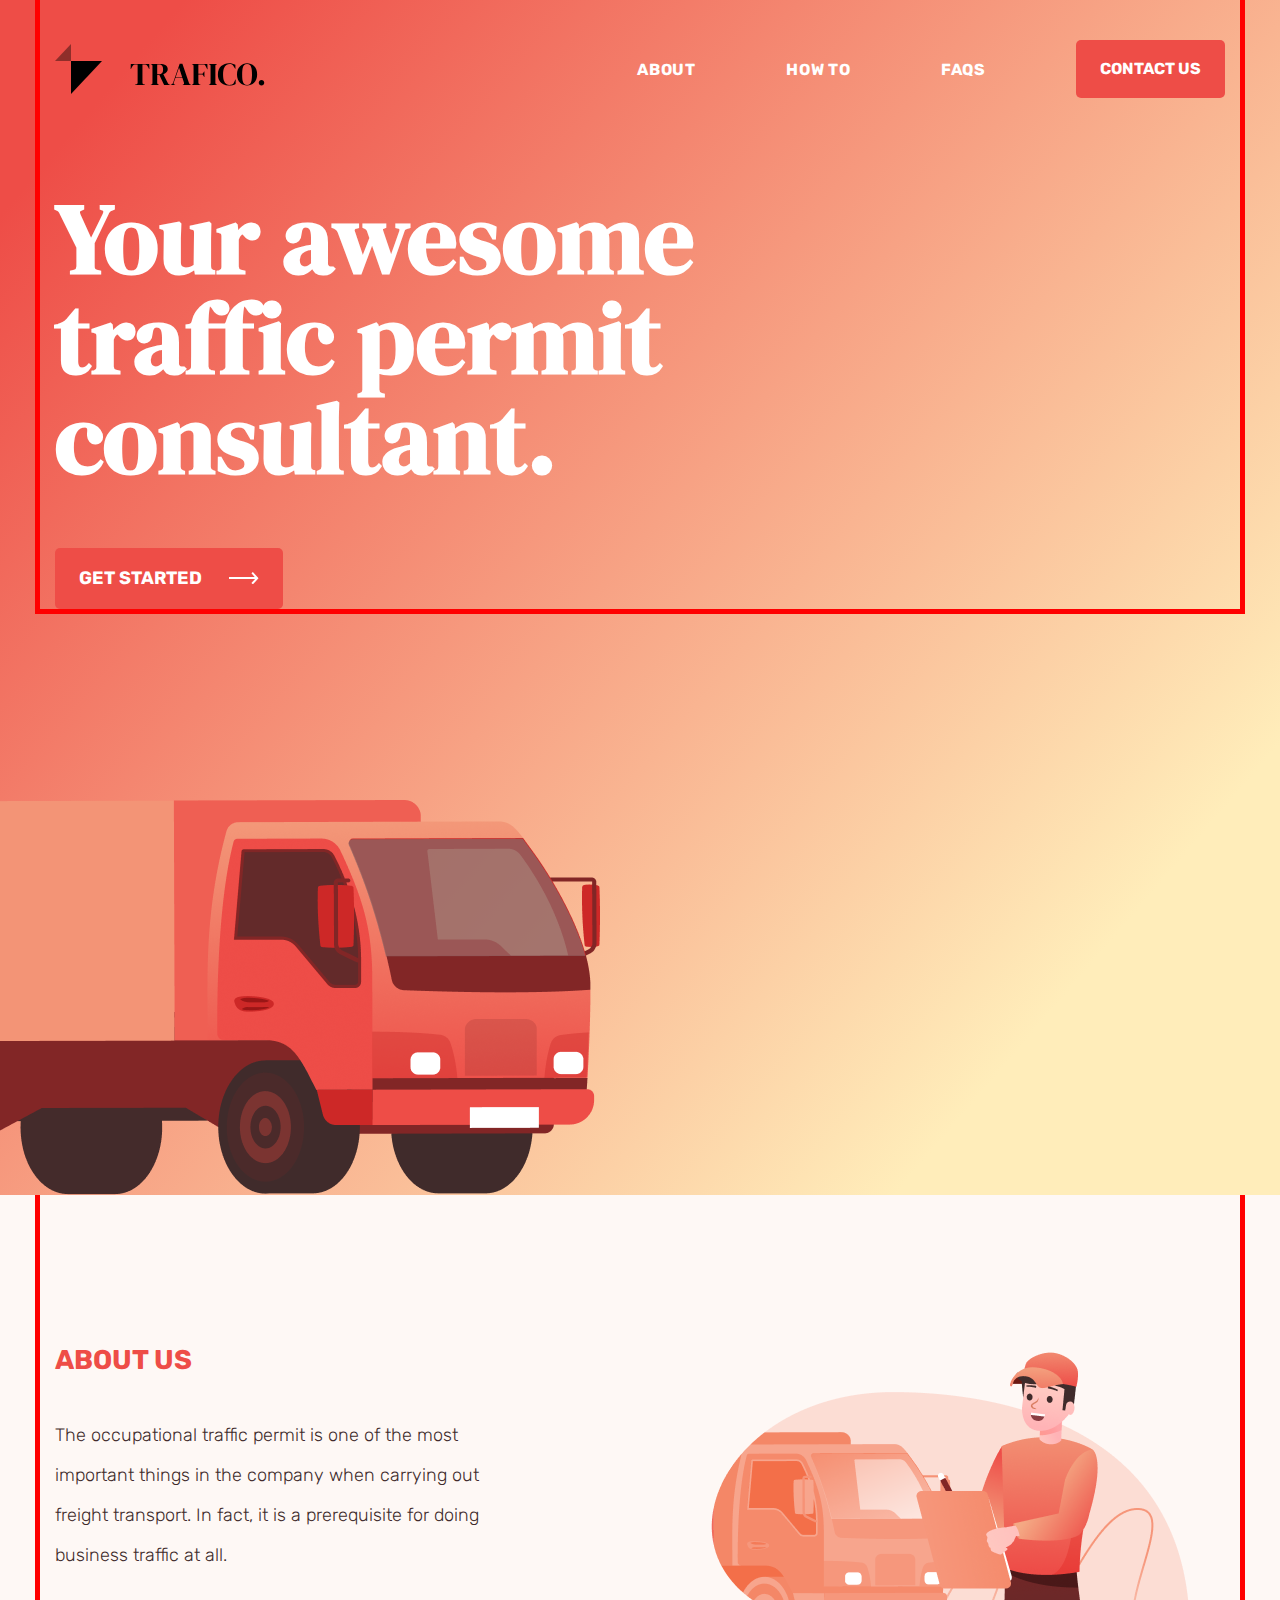
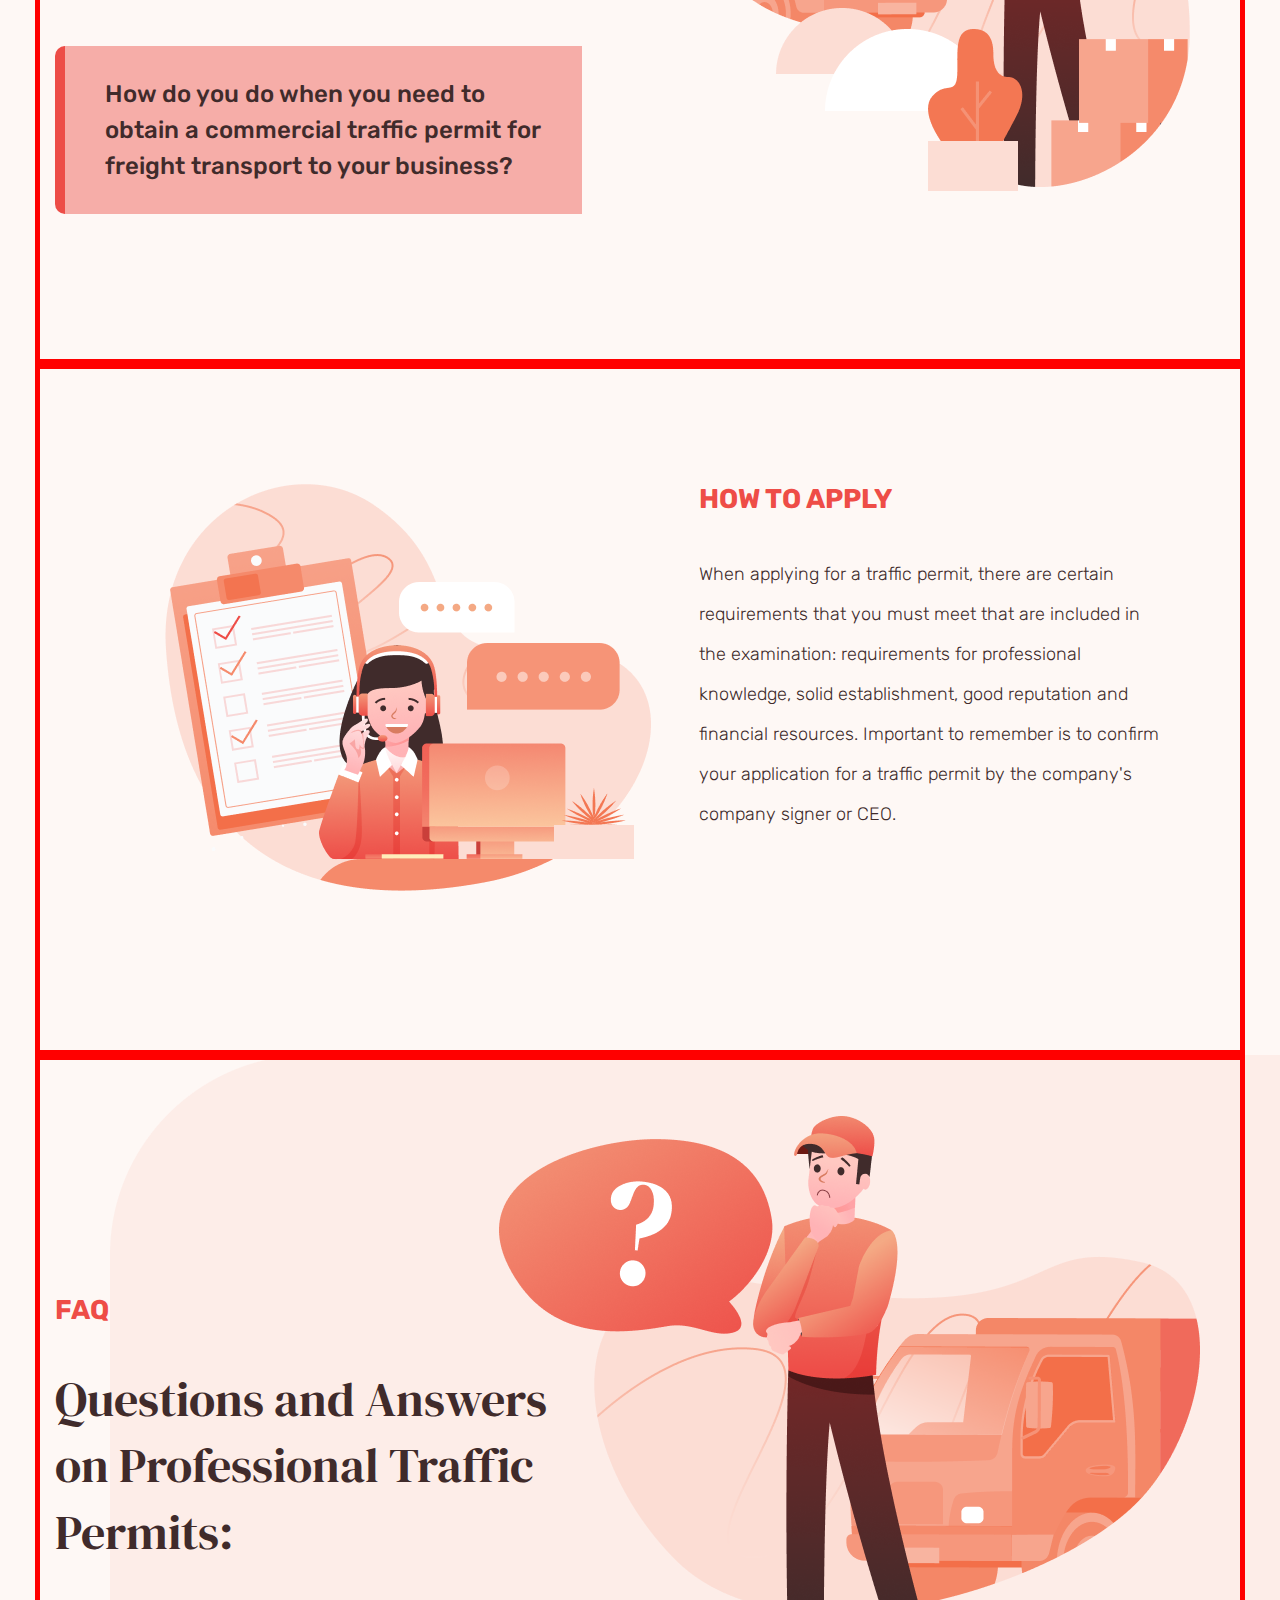
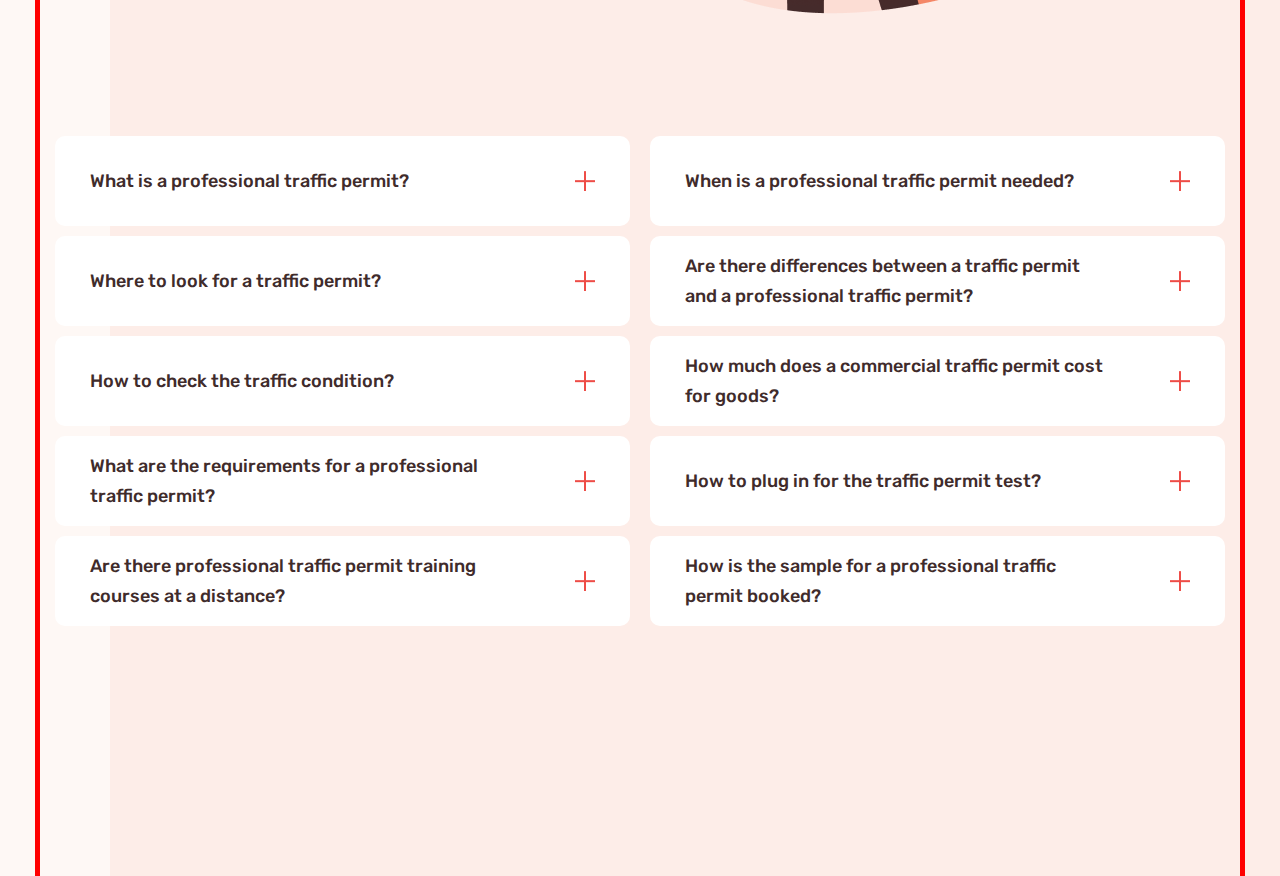
==== index.html @ d4fb08d5 "фикс faq с плюсиками" ====
<!DOCTYPE html>
<html lang="en">
<head>
    <meta charset="UTF-8">
    <meta name="viewport" content="width=device-width, initial-scale=1.0">
    <title>Document</title>
    <link href="https://fonts.googleapis.com/css2?family=DM+Serif+Display&family=Rubik:wght@400;500;700;900&display=swap" rel="stylesheet">
    <link rel="stylesheet" href="https://cdnjs.cloudflare.com/ajax/libs/modern-normalize/0.6.0/modern-normalize.min.css">  
    <link rel="stylesheet" href="./css/styles.css">
    
</head>

<body class="page">

    <header class="header">
             
        
        <div class="container ">

           
            
            <nav class="navigation">

                 <img src="./images/logo.svg" alt="логотип компании" class="logo">

                <ul class="navigation-list">

                    <li  class="navigation-item"> <a href="" class="navigation-link"> ABOUT </a> </li>
                    <li  class="navigation-item" > <a href="./howto.html" class="navigation-link"> HOW TO</a>  </li>
                    <li  class="navigation-item"> <a href="" class="navigation-link" > FAQS </a>  </li>
                    <li  class="navigation-item"> <button class="btn"> CONTACT US </button> </li>
                </ul>
                
            </nav>

            <h1 class="header-title"> Your awesome traffic permit consultant. </h1>
            
            <button class="btn header-btn"> GET STARTED <span class="arrow-icon"> </span>  </button>
            
             
        </div>
        
    </header>

    <main>

         

        <section class="section ">
            
            <div class="container block-about">

                <div class="content-container">
                    <h2 class="section-title"> ABOUT US </h2>
                    <p class="section-text"> The occupational traffic permit is one of the most important things
                        in the company when carrying out freight transport. In fact,
                        it is a prerequisite for doing business traffic at all. 
                    </p>

                    <p class="notify-paragraph" >
                        How do you do when you need to obtain a commercial traffic permit 
                        for freight transport to your business?

                    </p>

                </div>
             
            </div>

        </section>

        <section class="section ">
            
            <div class="container block-how-to-apply">

                <div class="content-container">
                    <h2 class="section-title"> HOW TO APPLY </h2>
                    <p class="section-text"> When applying for a traffic permit, there are certain requirements that you must meet that are included in the examination: requirements for professional knowledge, solid establishment, good reputation and financial resources. Important to remember is to confirm your application for a traffic permit by the company's company signer or CEO.
                    </p>

                

                </div>

            </div>
                
            
           
        </section>

        <section class="section  ">

            
            <div class="container block-faq">

                <h2 class="section-title "> FAQ </h2>

                 <p class="faq-text"> Questions and Answers <br> on Professional Traffic <br> Permits: </p>
       
                <ul class="faq-list">

                    <li class="faq-item">

                   
                        <h3 class="faq-question"> What is a professional traffic permit?  </h3>
                        <span class="icon-plus">  </span>
                    
                    
                    </li>

                    <li class="faq-item">

                        <h3 class="faq-question">When is a professional traffic permit needed?</h3>
                        <span class="icon-plus">  </span>
                    
                    </li>

                    <li class="faq-item">

                        <h3 class="faq-question">Where to look for a traffic permit?</h3>
                        <span class="icon-plus">  </span>

                    </li>

                    <li class="faq-item">

                        <h3 class="faq-question">Are there differences between a traffic permit and a professional traffic permit?</h3> 
                        <span class="icon-plus">  </span>

                    </li>

                    <li class="faq-item">

                        <h3 class="faq-question"> How to check the traffic condition? </h3>
                        <span class="icon-plus">  </span>

                    </li>

                    <li class="faq-item">

                        <h3 class="faq-question">How much does a commercial traffic permit cost for goods?</h3>
                        <span class="icon-plus">  </span>
                    
                    </li>

                    <li class="faq-item">

                        <h3 class="faq-question">What are the requirements for a professional traffic permit?</h3>
                        <span class="icon-plus">  </span>

                    </li>

                    <li class="faq-item">

                    <h3 class="faq-question"> How to plug in for the traffic permit test? </h3>
                    <span class="icon-plus">  </span>

                    </li>

                    <li class="faq-item">

                        <h3 class="faq-question"> Are there professional traffic permit training courses at a distance? </h3>
                        <span class="icon-plus">  </span>

                    </li>

                    <li class="faq-item">

                        <h3 class="faq-question">  How is the sample for a professional traffic permit booked? </h3>
                        <span class="icon-plus">  </span>

                    </li>

                </ul>

            </div>
       
       
        </section>

        

       

    </main>

   
    
    
</body>

</html>
---- css/styles.css ----
html {
	box-sizing: border-box;
}

*,
*::before,
*::after {
	box-sizing: inherit;
}

img {
	display: block;
}
svg {
	display: block;
	max-width: 100%;
	height: auto;
}

:root {
	--main-background: #fef8f5;
	--header-title-and-bcg-item: white;
	--accent-text: #ee4d47;
}
.page {
	background: var(--main-background);

	font-family: Rubik;
	font-size: 18px;
	color: #402b2b;
	margin-left: auto;
	margin-right: auto;
}

.container {
	width: 1200px;
	padding-left: 15px;
	padding-right: 15px;
	margin-left: auto;
	margin-right: auto;
	padding-left: 15px;
	padding-right: 15px;
	outline: 5px solid red;
}

.header {
	position: relative;
	height: 1195px;
	max-width: 1600px;
	margin-left: auto;
	margin-right: auto;
	
	background-color: var(--main-background);
	background-image: url(../images/scene.png), url(../images/mobel.png), linear-gradient(310.49deg, #FFEDBA 16.76%, #EE4D47 92%);
	background-repeat: no-repeat,no-repeat,no-repeat;
	background-position: 0 0,bottom left ,  0 0 ;
}

.logo {
	fill: white;
	width: 212px;
	height: 50px;
	display: block;
	
	
}

.btn {
	background: #ee4d47;
	border-radius: 5px;
	border: 0px;
	padding: 20px 24px;
	color: var(--header-title-and-bcg-item);
	font-weight: bold;
	cursor: pointer;
}

.arrow-icon {
	display: inline-block;
	width: 30px;
	height: 12px;
	background-image: url(../images/arrow-right.svg);
	background-repeat: no-repeat;
	margin-left: 23px;
}

.header-title {
	font-family: DM Serif Display;
	color: var(--header-title-and-bcg-item);
	font-size: 100px;
	line-height: 100%;
	
	width: 741px;
	height: 300px;

	margin-bottom: 60px;
	margin-top: 0px;
	
}

.navigation {
	display: flex;
	align-items: center;
	padding-top: 40px;
	margin-bottom: 90px;
	
	
}

.navigation-list {
	list-style: none;
	display: flex;
	align-items: center;
	margin-left: auto;
	margin-top: 0;
	margin-bottom: 0;
	padding-left: 0;
	
}

.navigation-item {
	font-weight: bold;
	font-size: 16px;
	line-height: 19px;
	letter-spacing: 0.05em;
	font-style: normal;
}

.navigation-item:not(:last-child) {
	margin-right: 90px;
}

.navigation-link {
	text-decoration: none;
	color: #ffffff;
}


.block-about{
	display: flex;
	background-image: url(../images/image-1.png);
	background-repeat: no-repeat;
	background-position: right;
	padding-top: 150px;
	padding-bottom: 150px;
}

.content-container {
	
	width: 45%;
}

.section {
	max-width: 1600px;
    margin-left: auto;
    margin-right: auto;
}

.section:nth-child(3n) {
	background-image: url(../images/bcg-faq.png);
	background-repeat: no-repeat;
	background-position: right 0;
}

.section-title {
	margin: 0px;
	color: var(--accent-text);
	margin-bottom: 40px;
}

.section-text {
	width: 470px;
	font-weight: 300;
	font-size: 18px;
	line-height: 2.22;
	margin-top: 0px;
	margin-bottom: 70px;
}



.notify-paragraph {
	font-weight: 500;
	font-size: 24px;
	line-height: 1.5;
	color: #402b2b;
	margin: 0px;

	background: #ED4D4770;

	padding: 30px 40px;
	border-left: 10px solid #ed4d47;
	border-bottom-left-radius: 10px;
	border-top-left-radius: 10px;
}


.block-how-to-apply {
	padding-top: 120px;
	padding-bottom: 150px;
	background-image: url(../images/image-2.png);
	background-repeat: no-repeat;
}

.block-how-to-apply .content-container {
	margin-left: auto;
}





.block-faq{
	
	padding-top: 240px;
	padding-bottom: 240px;

	background-image: 
	url(../images/delivery-man-why.png),
	url(../images/delivery-man.png);

	background-repeat: no-repeat;
	background-position: 
	top 84px right 467px, 
	top 61px right 40px ;
	
}




.faq-text {
	
	font-family: DM Serif Display;
	font-size: 48px;
	line-height: 1.39;
	color: #402b2b;
	margin-top: 0px;
	margin-bottom: 170px;
}

.faq-list {
	list-style: none;

	display: flex;
	flex-wrap: wrap;
	margin: 0px;
	padding: 0px;

	

	
}

.faq-item {
	position: relative;
	margin-right: 20px;
	margin-bottom: 10px;
	width: calc((100% - 20px) / 2);
	height: 90px;
	padding: 15px 115px 15px 35px;

	border-radius: 10px;
	background-color: #fff;

	display: flex;
	align-items: center;
	
}

.faq-item:nth-child(2n) {
	margin-right: 0px;
}

.faq-question {

	display: inline-block;
	vertical-align: middle;
    margin: 0px;
    font-family: Rubik;
	font-style: normal;
	font-weight: 500;
	font-size: 18px;
    line-height: 30px;
    color: #402b2b;
    
    
}

.icon-plus {
	position: absolute;
	right: 35px;
display: inline-block;
width: 20px;
height: 20px;
background-image: url(../images/icon-plus.svg);

}
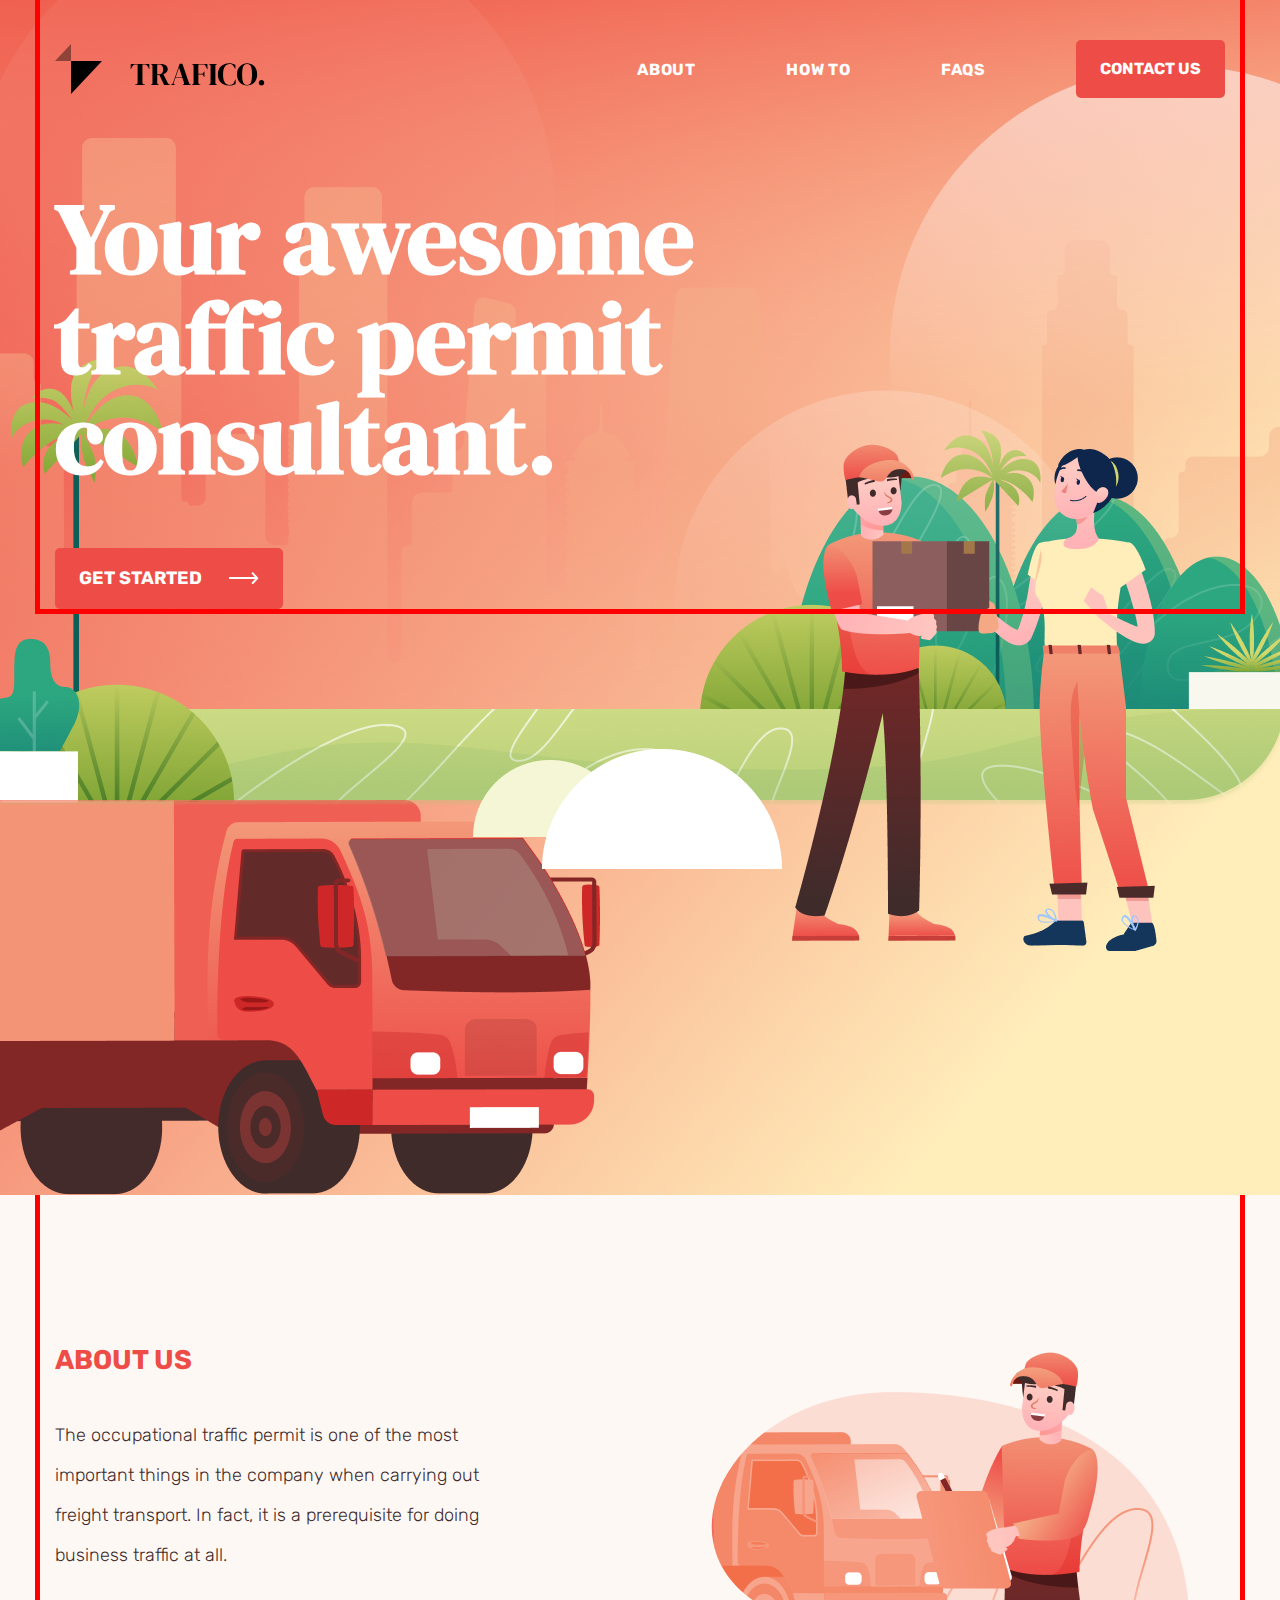
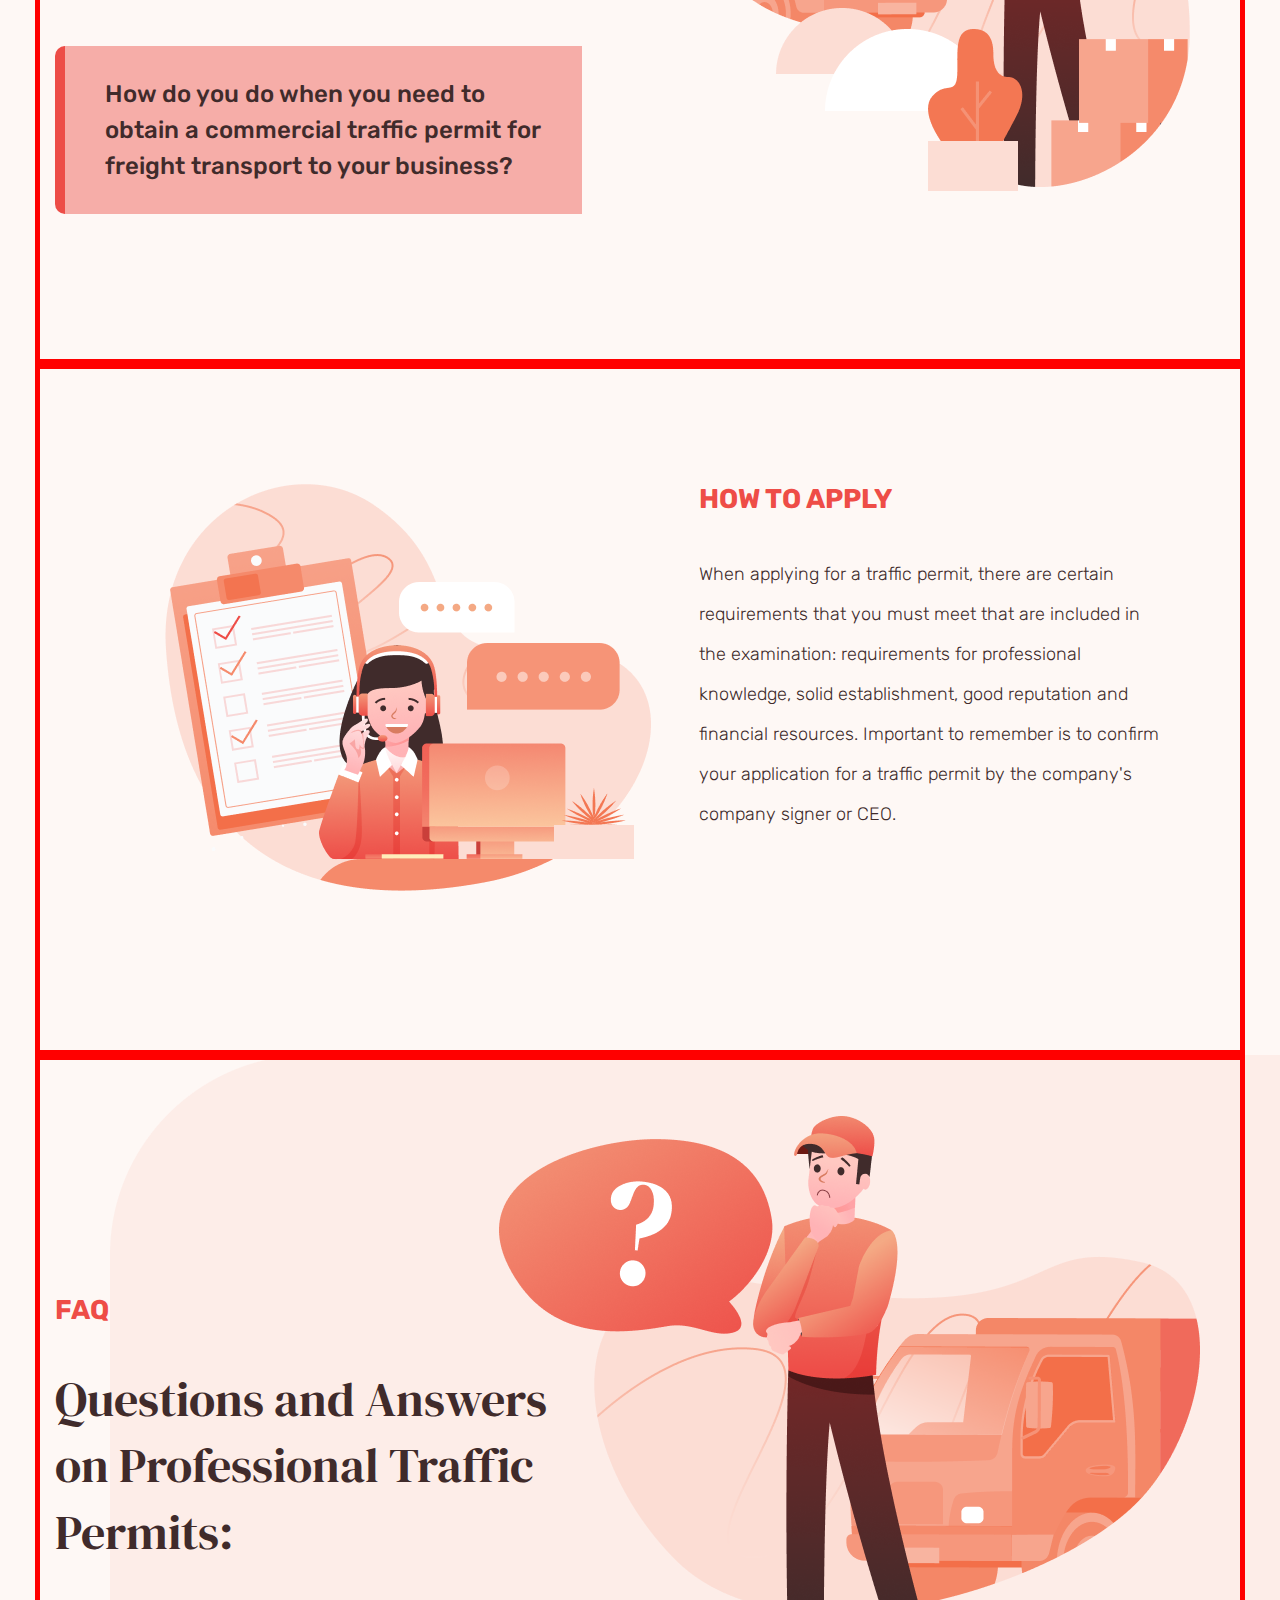
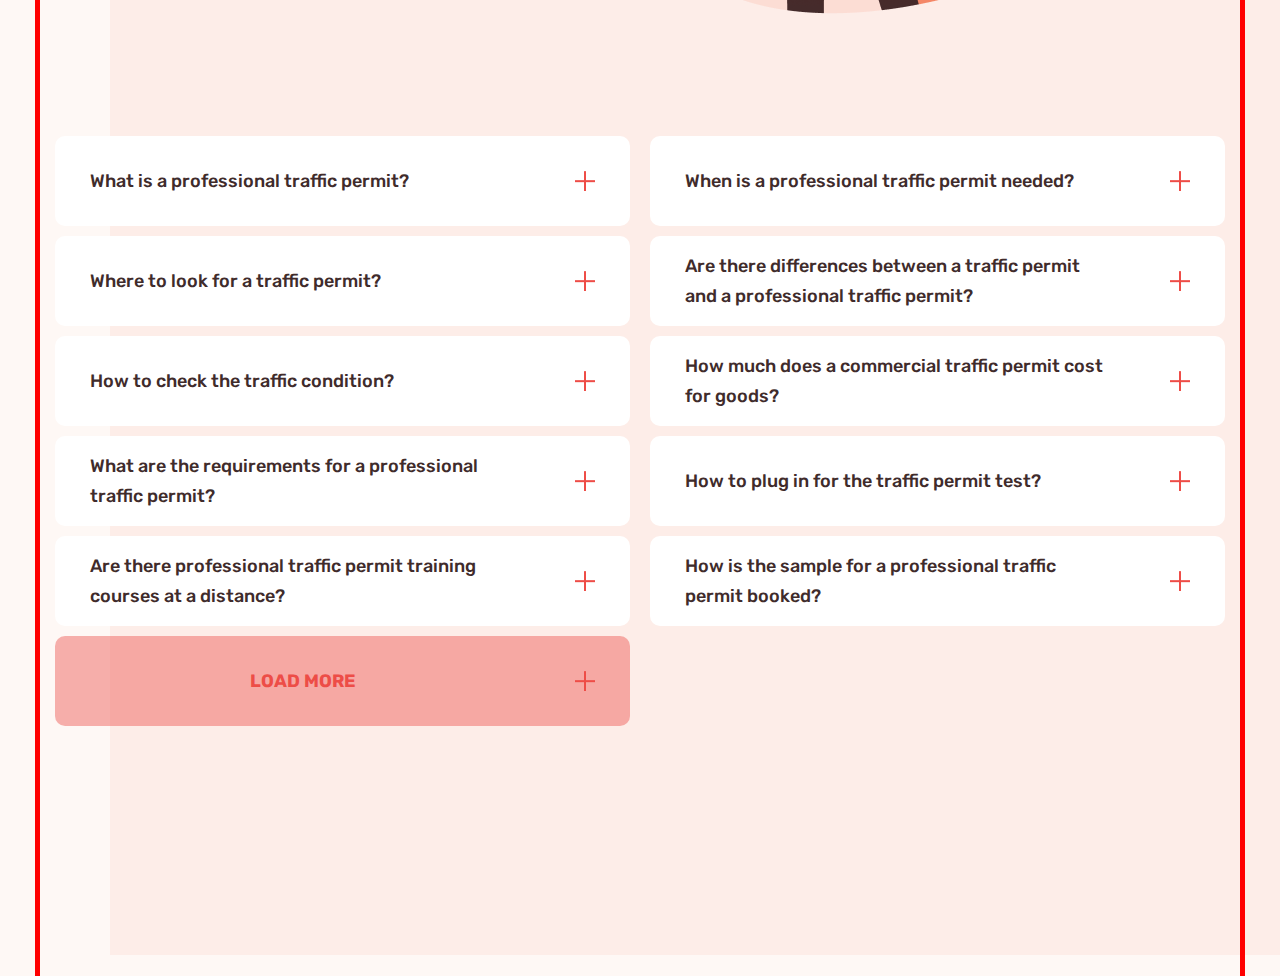
==== commit ec3d4f5b: "1" ====
--- a/index.html
+++ b/index.html
@@ -171,6 +171,13 @@
 
                     </li>
 
+                    <li class="faq-item">
+
+                        <h3 class="faq-question faq-question-last ">  LOAD MORE </h3>
+                        <span class="icon-plus">  </span>
+
+                    </li>
+
                 </ul>
 
             </div>
--- a/css/styles.css
+++ b/css/styles.css
@@ -49,11 +49,12 @@
 	max-width: 1600px;
 	margin-left: auto;
 	margin-right: auto;
-	
+
 	background-color: var(--main-background);
-	background-image: url(../images/scene.png), url(../images/mobel.png), linear-gradient(310.49deg, #FFEDBA 16.76%, #EE4D47 92%);
-	background-repeat: no-repeat,no-repeat,no-repeat;
-	background-position: 0 0,bottom left ,  0 0 ;
+	background-image: url(../images/main-bcg.png), url(../images/mobel.png),
+		linear-gradient(310.49deg, #ffedba 16.76%, #ee4d47 92%);
+	background-repeat: no-repeat, no-repeat, no-repeat;
+	background-position: 0 0, bottom left, 0 0;
 }
 
 .logo {
@@ -61,8 +62,6 @@
 	width: 212px;
 	height: 50px;
 	display: block;
-	
-	
 }
 
 .btn {
@@ -89,13 +88,12 @@
 	color: var(--header-title-and-bcg-item);
 	font-size: 100px;
 	line-height: 100%;
-	
+
 	width: 741px;
 	height: 300px;
 
 	margin-bottom: 60px;
 	margin-top: 0px;
-	
 }
 
 .navigation {
@@ -103,8 +101,6 @@
 	align-items: center;
 	padding-top: 40px;
 	margin-bottom: 90px;
-	
-	
 }
 
 .navigation-list {
@@ -115,7 +111,6 @@
 	margin-top: 0;
 	margin-bottom: 0;
 	padding-left: 0;
-	
 }
 
 .navigation-item {
@@ -135,8 +130,7 @@
 	color: #ffffff;
 }
 
-
-.block-about{
+.block-about {
 	display: flex;
 	background-image: url(../images/image-1.png);
 	background-repeat: no-repeat;
@@ -146,14 +140,13 @@
 }
 
 .content-container {
-	
 	width: 45%;
 }
 
 .section {
 	max-width: 1600px;
-    margin-left: auto;
-    margin-right: auto;
+	margin-left: auto;
+	margin-right: auto;
 }
 
 .section:nth-child(3n) {
@@ -177,8 +170,6 @@
 	margin-bottom: 70px;
 }
 
-
-
 .notify-paragraph {
 	font-weight: 500;
 	font-size: 24px;
@@ -194,7 +185,6 @@
 	border-top-left-radius: 10px;
 }
 
-
 .block-how-to-apply {
 	padding-top: 120px;
 	padding-bottom: 150px;
@@ -206,31 +196,17 @@
 	margin-left: auto;
 }
 
-
-
-
-
-.block-faq{
-	
+.block-faq {
 	padding-top: 240px;
 	padding-bottom: 240px;
 
-	background-image: 
-	url(../images/delivery-man-why.png),
-	url(../images/delivery-man.png);
-
-	background-repeat: no-repeat;
-	background-position: 
-	top 84px right 467px, 
-	top 61px right 40px ;
-	
-}
-
-
-
+	background-image: url(../images/delivery-man-why.png), url(../images/delivery-man.png);
+
+	background-repeat: no-repeat;
+	background-position: top 84px right 467px, top 61px right 40px;
+}
 
 .faq-text {
-	
 	font-family: DM Serif Display;
 	font-size: 48px;
 	line-height: 1.39;
@@ -246,10 +222,6 @@
 	flex-wrap: wrap;
 	margin: 0px;
 	padding: 0px;
-
-	
-
-	
 }
 
 .faq-item {
@@ -265,36 +237,43 @@
 
 	display: flex;
 	align-items: center;
-	
 }
 
 .faq-item:nth-child(2n) {
 	margin-right: 0px;
 }
 
+.faq-item:last-child {
+	background-color:#ed4d476e;
+	justify-content: center;
+	
+}
+
+.faq-item:hover {
+	box-shadow: 0px 20px 40px rgba(238, 77, 71, 0.1);
+}
+
 .faq-question {
-
-	display: inline-block;
-	vertical-align: middle;
-    margin: 0px;
-    font-family: Rubik;
+	margin: 0px;
+	font-family: Rubik;
 	font-style: normal;
 	font-weight: 500;
 	font-size: 18px;
-    line-height: 30px;
-    color: #402b2b;
-    
-    
+	line-height: 30px;
+	color: #402b2b;
+}
+
+.faq-question-last {
+	font-weight: 700;
+	color: #ed4d47;
 }
 
 .icon-plus {
 	position: absolute;
+	z-index: 100;
 	right: 35px;
-display: inline-block;
-width: 20px;
-height: 20px;
-background-image: url(../images/icon-plus.svg);
-
-}
-
-
+	display: inline-block;
+	width: 20px;
+	height: 20px;
+	background-image: url(../images/icon-plus.svg);
+}
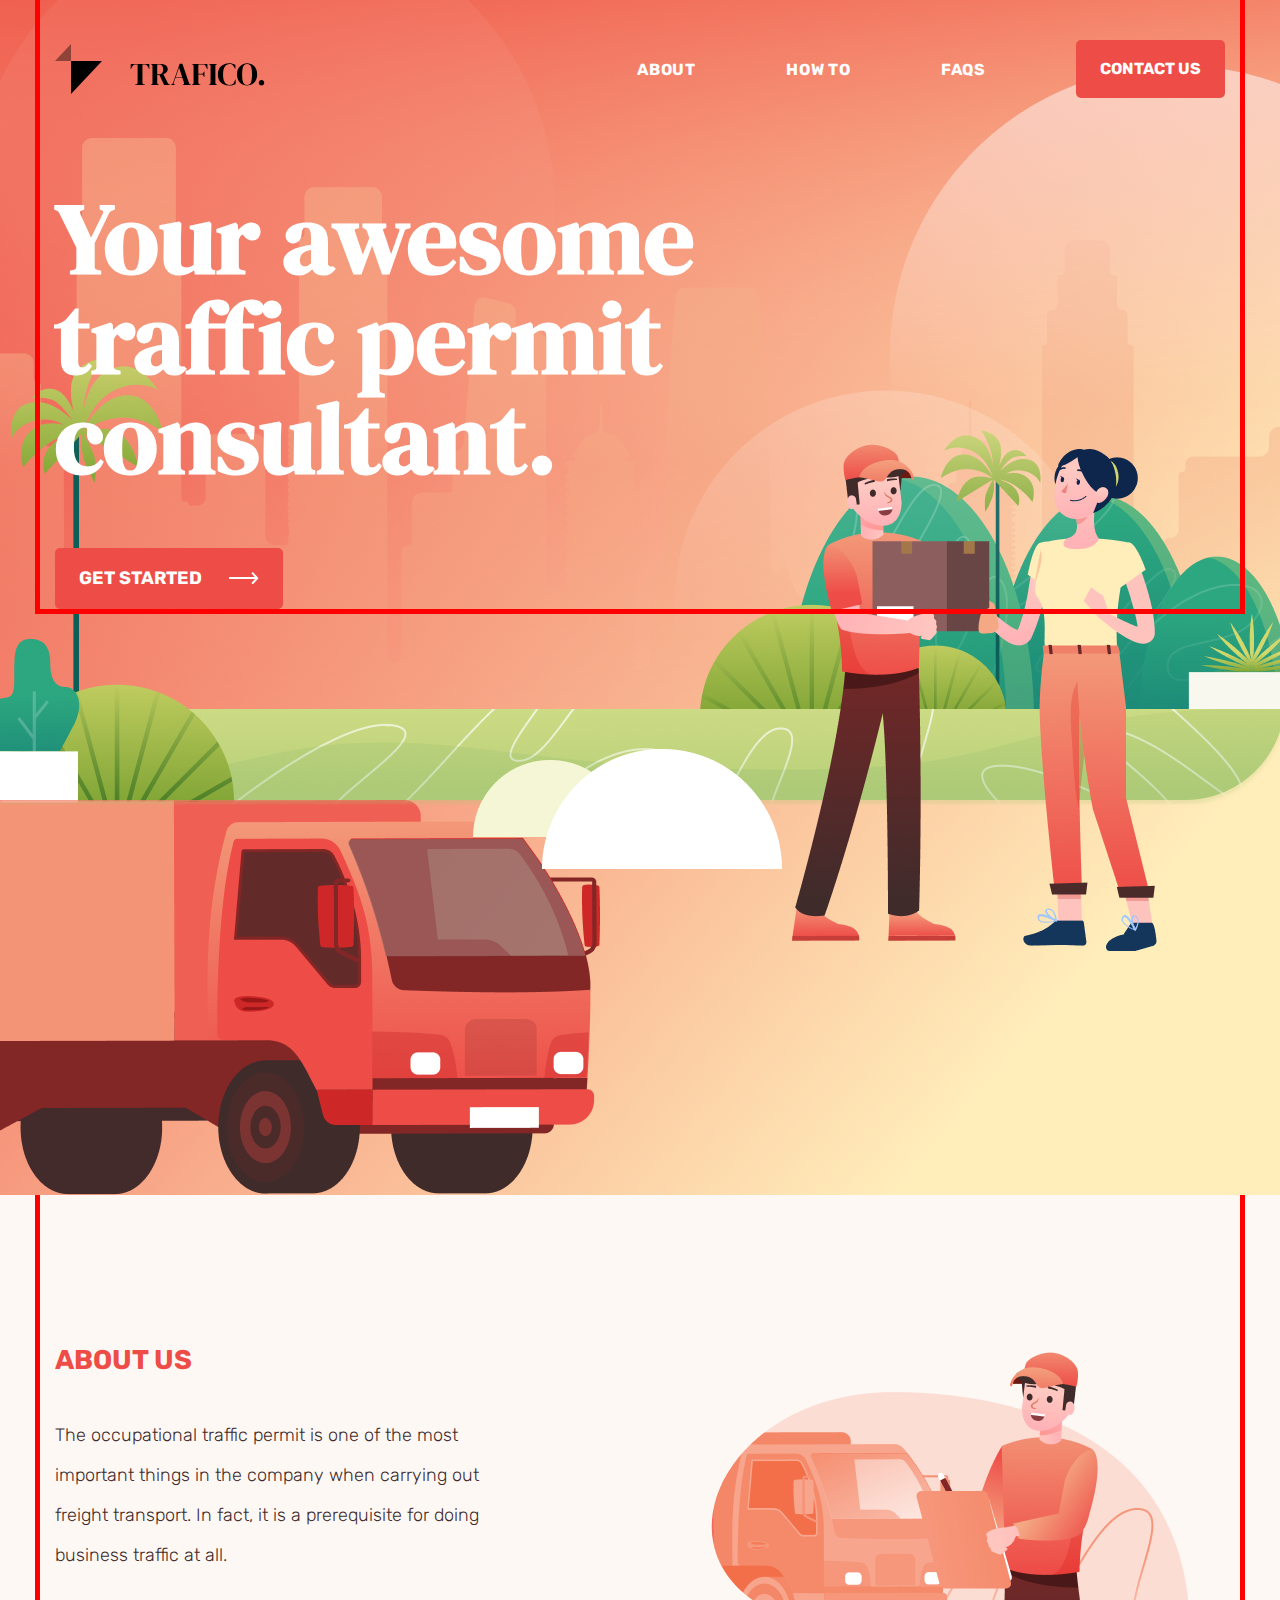
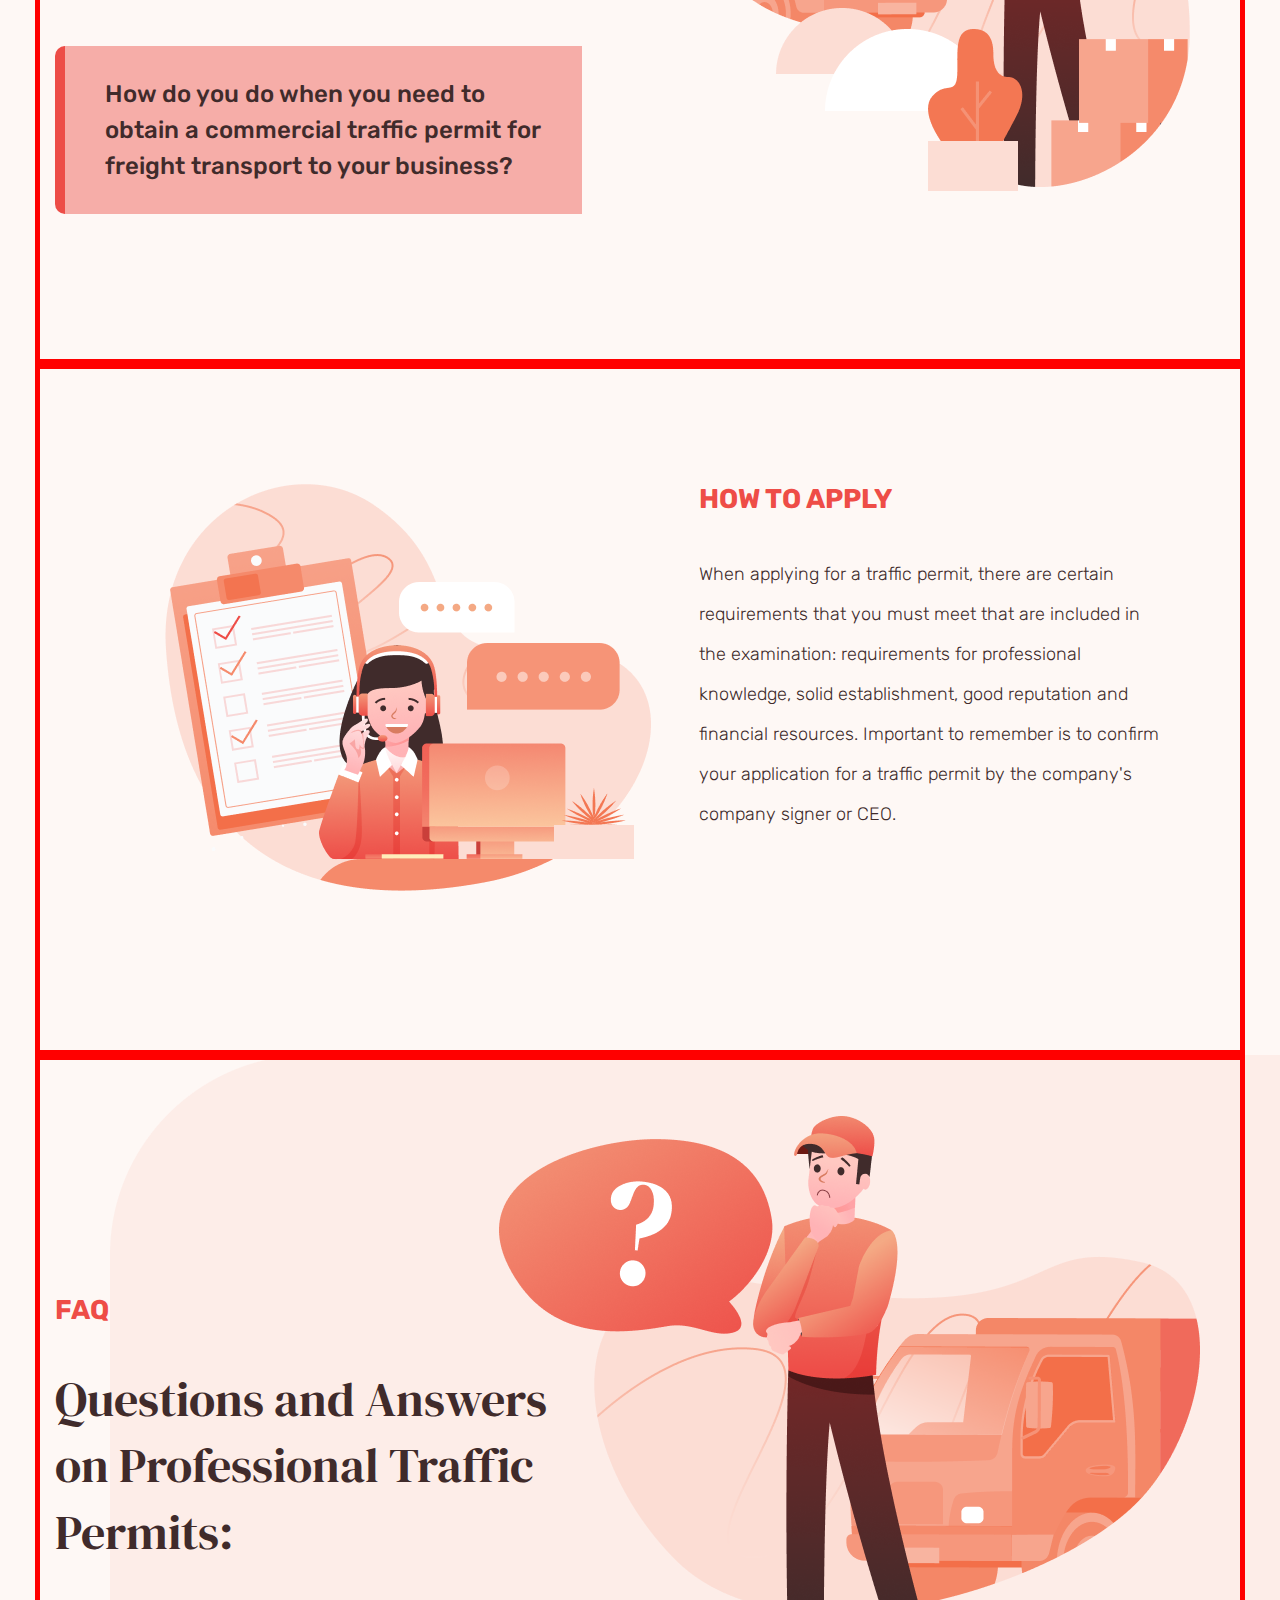
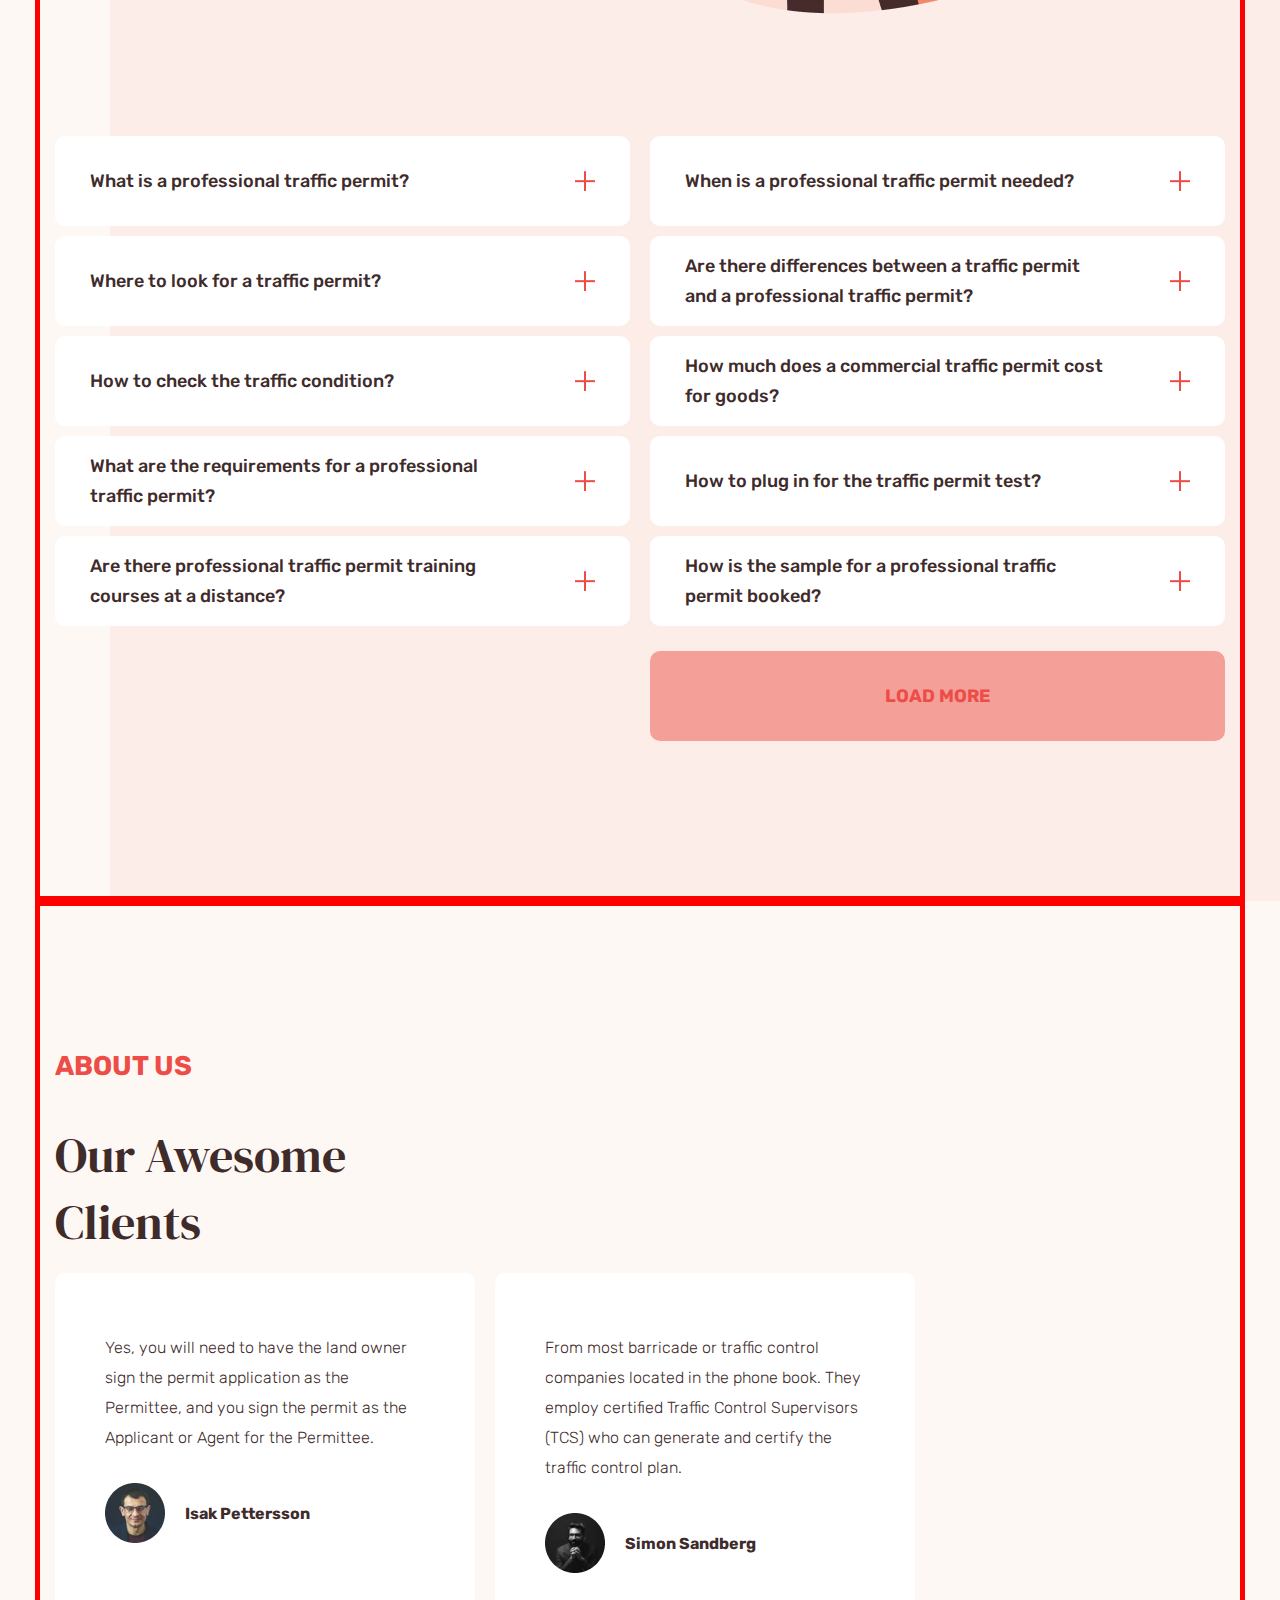
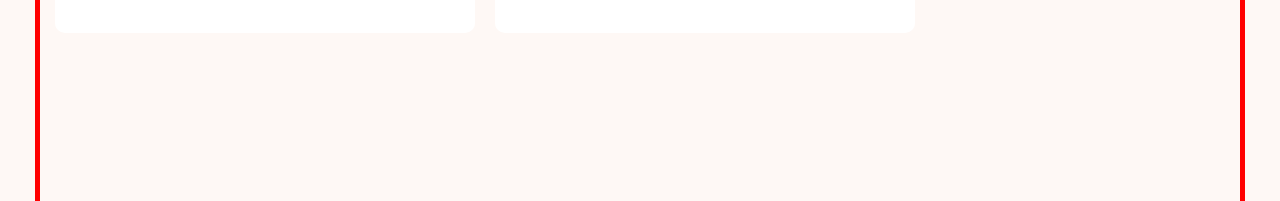
==== commit 7e7ff532: "без футера и часть последней секции" ====
--- a/index.html
+++ b/index.html
@@ -171,27 +171,59 @@
 
                     </li>
 
-                    <li class="faq-item">
-
-                        <h3 class="faq-question faq-question-last ">  LOAD MORE </h3>
-                        <span class="icon-plus">  </span>
-
-                    </li>
+                    
 
                 </ul>
 
-            </div>
-       
-       
-        </section>
-
-        
+                <button class="faq-button">  LOAD MORE    </button>
+
+            </div>
+       
+       
+        </section>
+
+        <section class="section">
+
+            <div class="container block-about-us">
+
+                <h2 class="section-title"> ABOUT US </h2>
+
+                <p class="about-us-text"> Our Awesome <br> Clients </p>
+
+                <ul class="about-us__list">
+
+                    <li class="about-us__item">
+                        <p class="about-us__text"> Yes, you will need to have the land owner sign the permit application as the Permittee, and you sign the permit as the Applicant or Agent for the Permittee. </p>
+
+                        <div class="about-us__content-container">
+                            <img src="./images/client-1.jpg" alt="фото первого клиента" width="60" height="60">
+                            <h3 class="about-us__name"> Isak Pettersson </h3>
+                        </div>
+                    </li>
+
+                    <li class="about-us__item">
+                        <p class="about-us__text"> From most barricade or traffic control companies located in the phone book. They employ certified Traffic Control Supervisors (TCS) who can generate and certify the traffic control plan. </p>
+
+                        <div class="about-us__content-container">
+                            <img src="./images/client-2.jpg" alt="фото второго клиента " width="60" height="60">
+                            <h3 class="about-us__name" > Simon Sandberg </h3>
+                        </div>
+
+                    </li>
+                    
+                </ul>
+
+            </div>
+
+        </section>
 
        
 
     </main>
 
-   
+   <footer>
+
+   </footer>
     
     
 </body>
--- a/css/styles.css
+++ b/css/styles.css
@@ -197,6 +197,7 @@
 }
 
 .block-faq {
+	position: relative;
 	padding-top: 240px;
 	padding-bottom: 240px;
 
@@ -220,12 +221,14 @@
 
 	display: flex;
 	flex-wrap: wrap;
-	margin: 0px;
+	align-items: flex-end;
+	margin: 0px 0px 25px 0px;
 	padding: 0px;
 }
 
 .faq-item {
 	position: relative;
+	align-items: flex-end;
 	margin-right: 20px;
 	margin-bottom: 10px;
 	width: calc((100% - 20px) / 2);
@@ -241,12 +244,6 @@
 
 .faq-item:nth-child(2n) {
 	margin-right: 0px;
-}
-
-.faq-item:last-child {
-	background-color:#ed4d476e;
-	justify-content: center;
-	
 }
 
 .faq-item:hover {
@@ -277,3 +274,82 @@
 	height: 20px;
 	background-image: url(../images/icon-plus.svg);
 }
+
+.faq-button {
+	position: absolute;
+	bottom: 160px;
+	right: 15px;
+	border: none;
+	border-radius: 10px;
+	padding: 30px;
+	background: #ed4d477d;
+
+	width: 575px;
+	height: 90px;
+
+	font-weight: bold;
+	font-size: 18px;
+	line-height: 30px;
+	color: #ed4d47;
+}
+
+.faq-button::before {
+	content: "";
+	width: 20px;
+	height: 20px;
+	background-image: url(../images/icon-plus.svg);
+	background-repeat: no-repeat;
+	background-size: contain;
+}
+
+.block-about-us {
+	padding-bottom: 150px;
+	padding-top: 150px;
+}
+
+.about-us-text {
+	font-family: DM Serif Display;
+	font-size: 48px;
+	line-height: 1.39;
+	color: #402b2b;
+	margin-top: 0px;
+	margin-bottom: 0px;
+}
+
+.about-us__list {
+	list-style: none;
+	display: flex;
+	padding-left: 0px;
+}
+
+.about-us__item {
+	width: 420px;
+	height: 360px;
+	background-color: #fff;
+	margin-right: 20px;
+	border-radius: 10px;
+	padding: 60px 50px 40px 50px;
+}
+
+.about-us__item:hover {
+	box-shadow: 0px 20px 40px rgba(238, 77, 71, 0.1);
+}
+
+.about-us__text {
+	font-weight: 300;
+	font-size: 16px;
+	line-height: 1.87;
+	margin-top: 0px;
+	margin-bottom: 30px;
+}
+
+.about-us__content-container {
+	display: flex;
+}
+
+.about-us__name {
+	font-weight: bold;
+	font-size: 16px;
+	line-height: 1.87;
+	margin-left: 20px;
+}
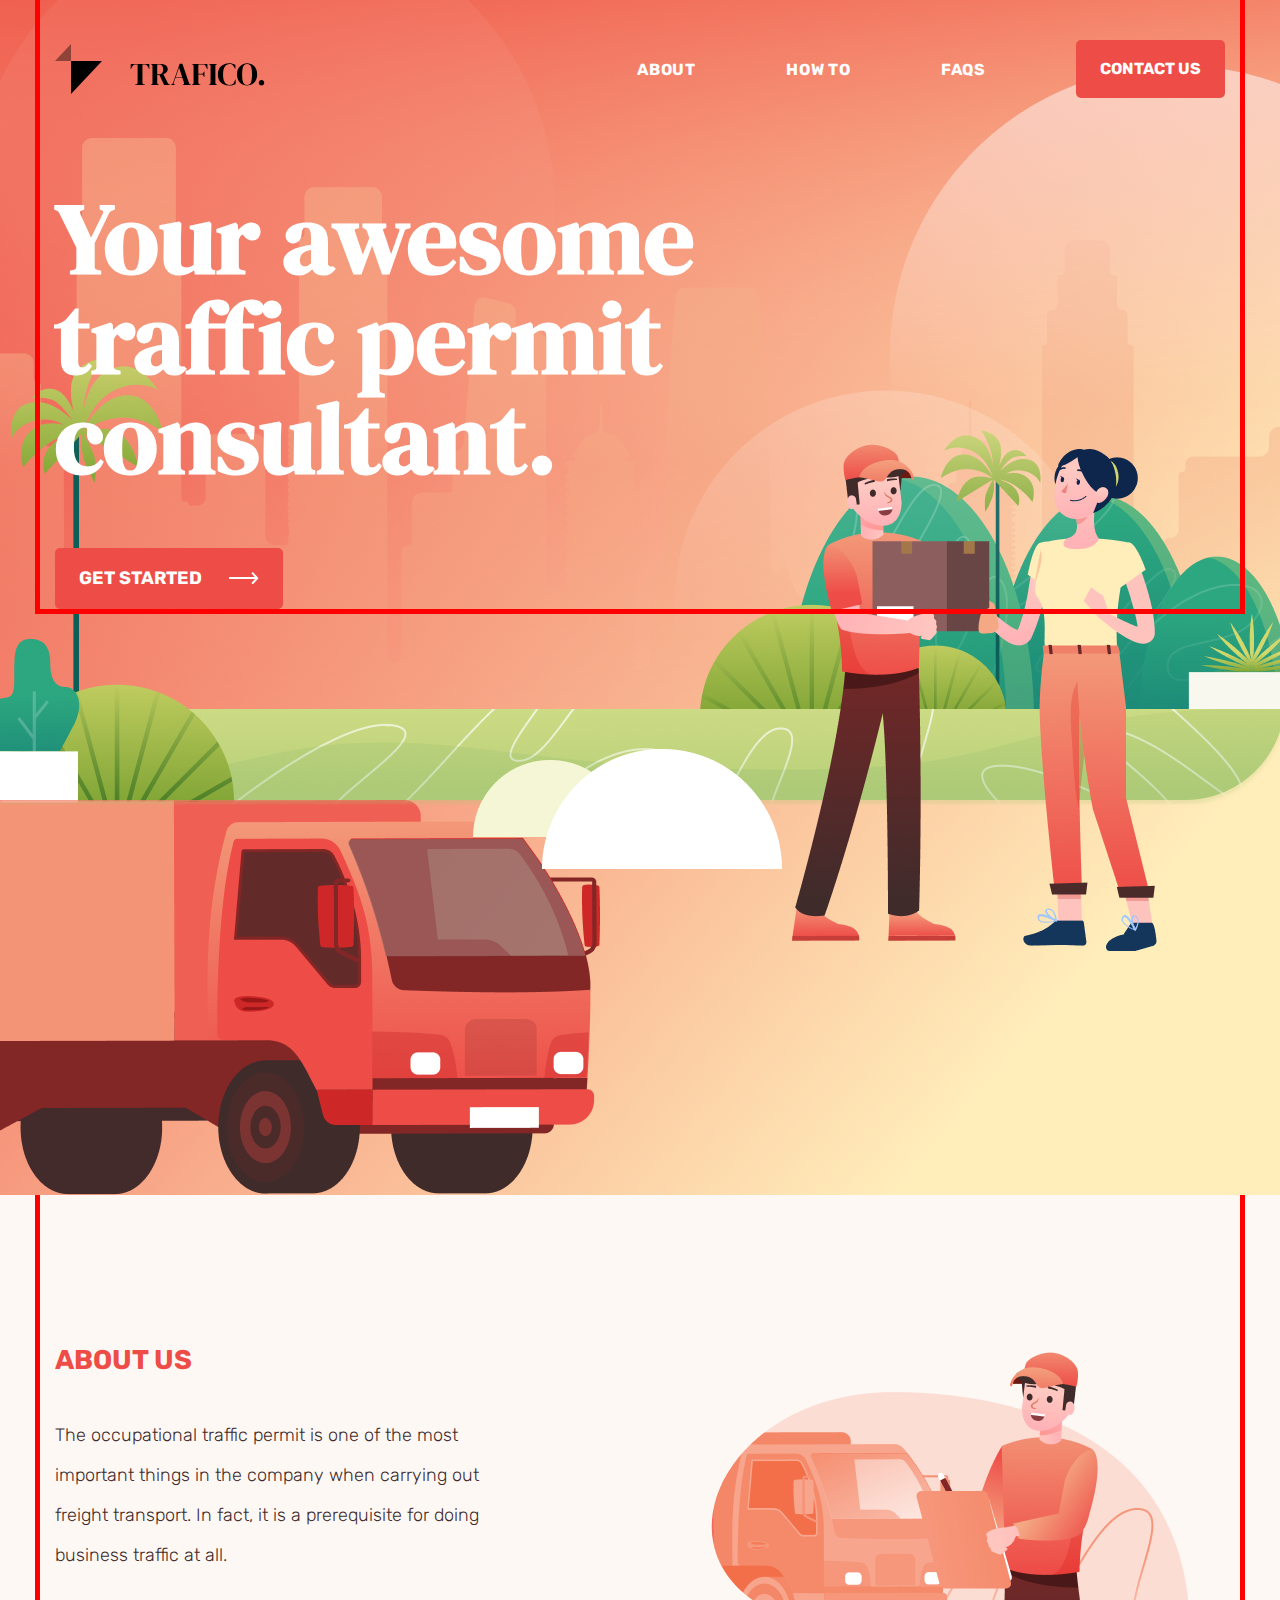
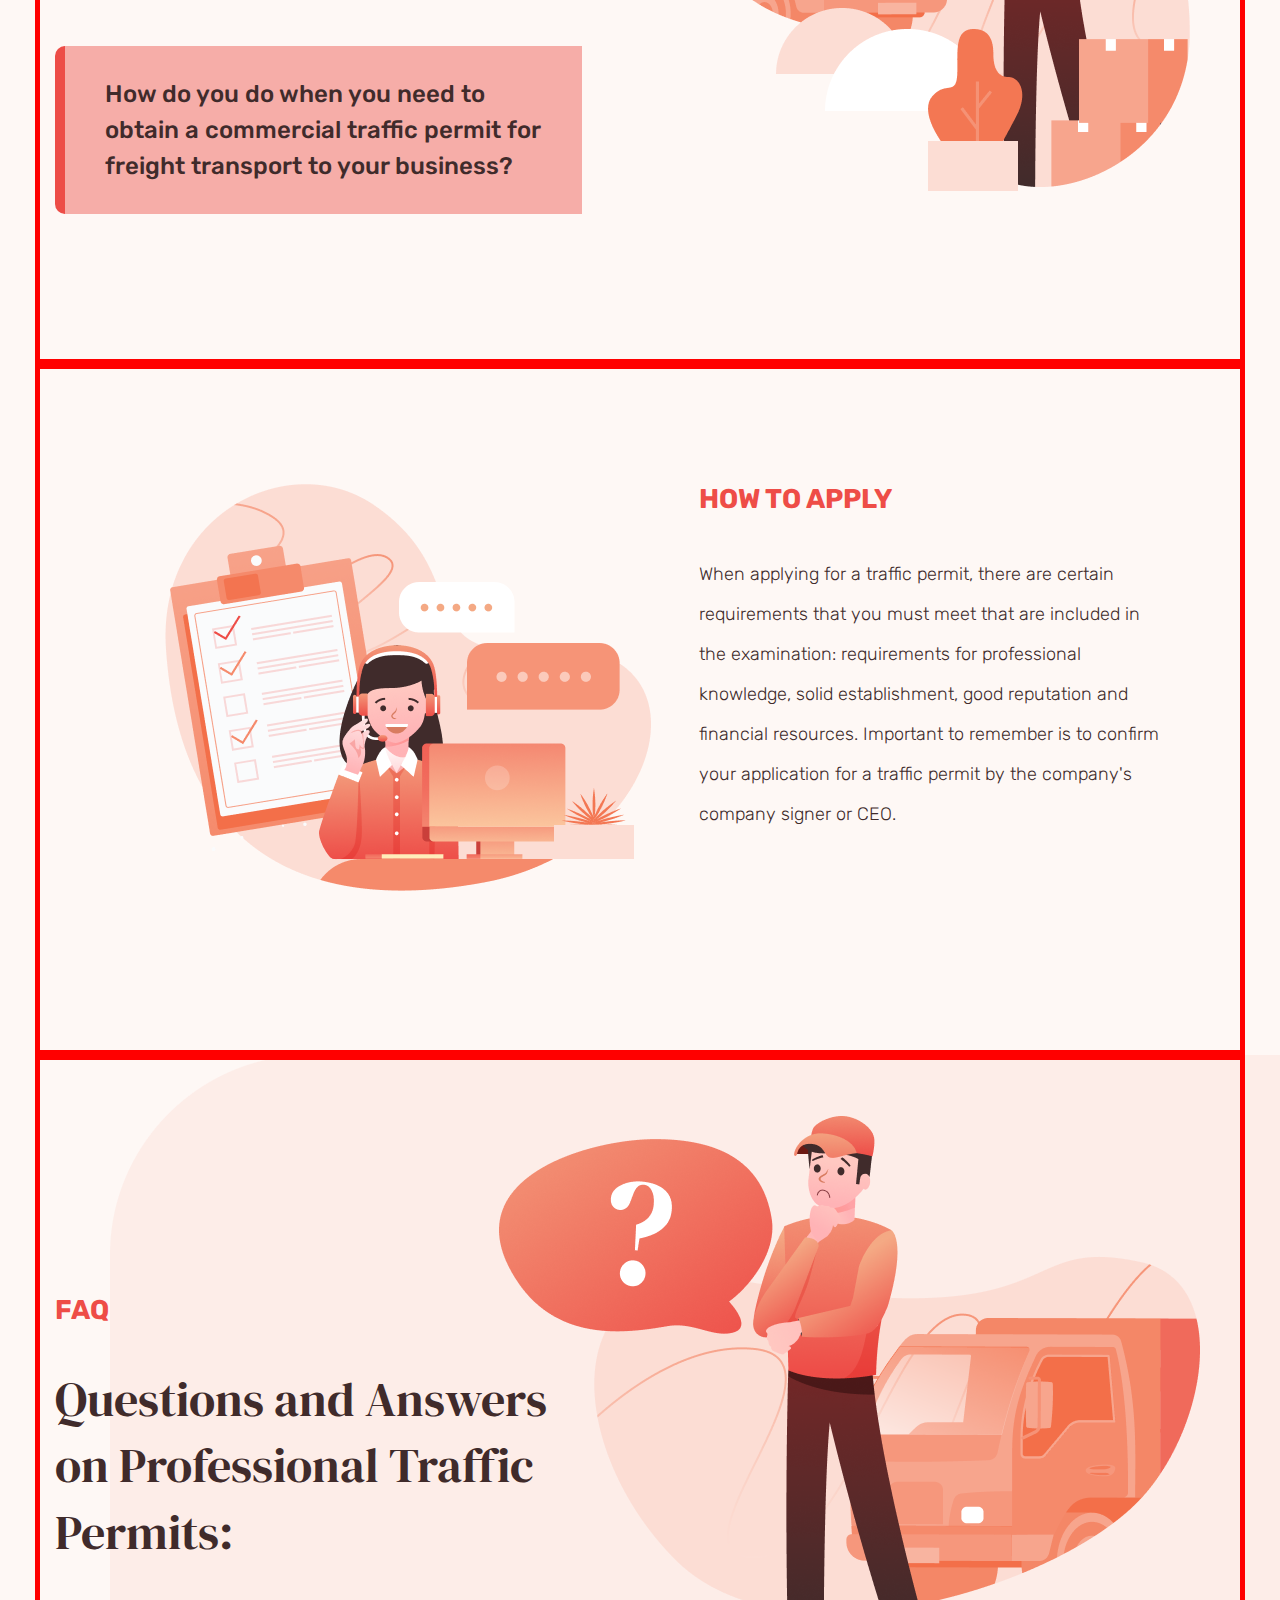
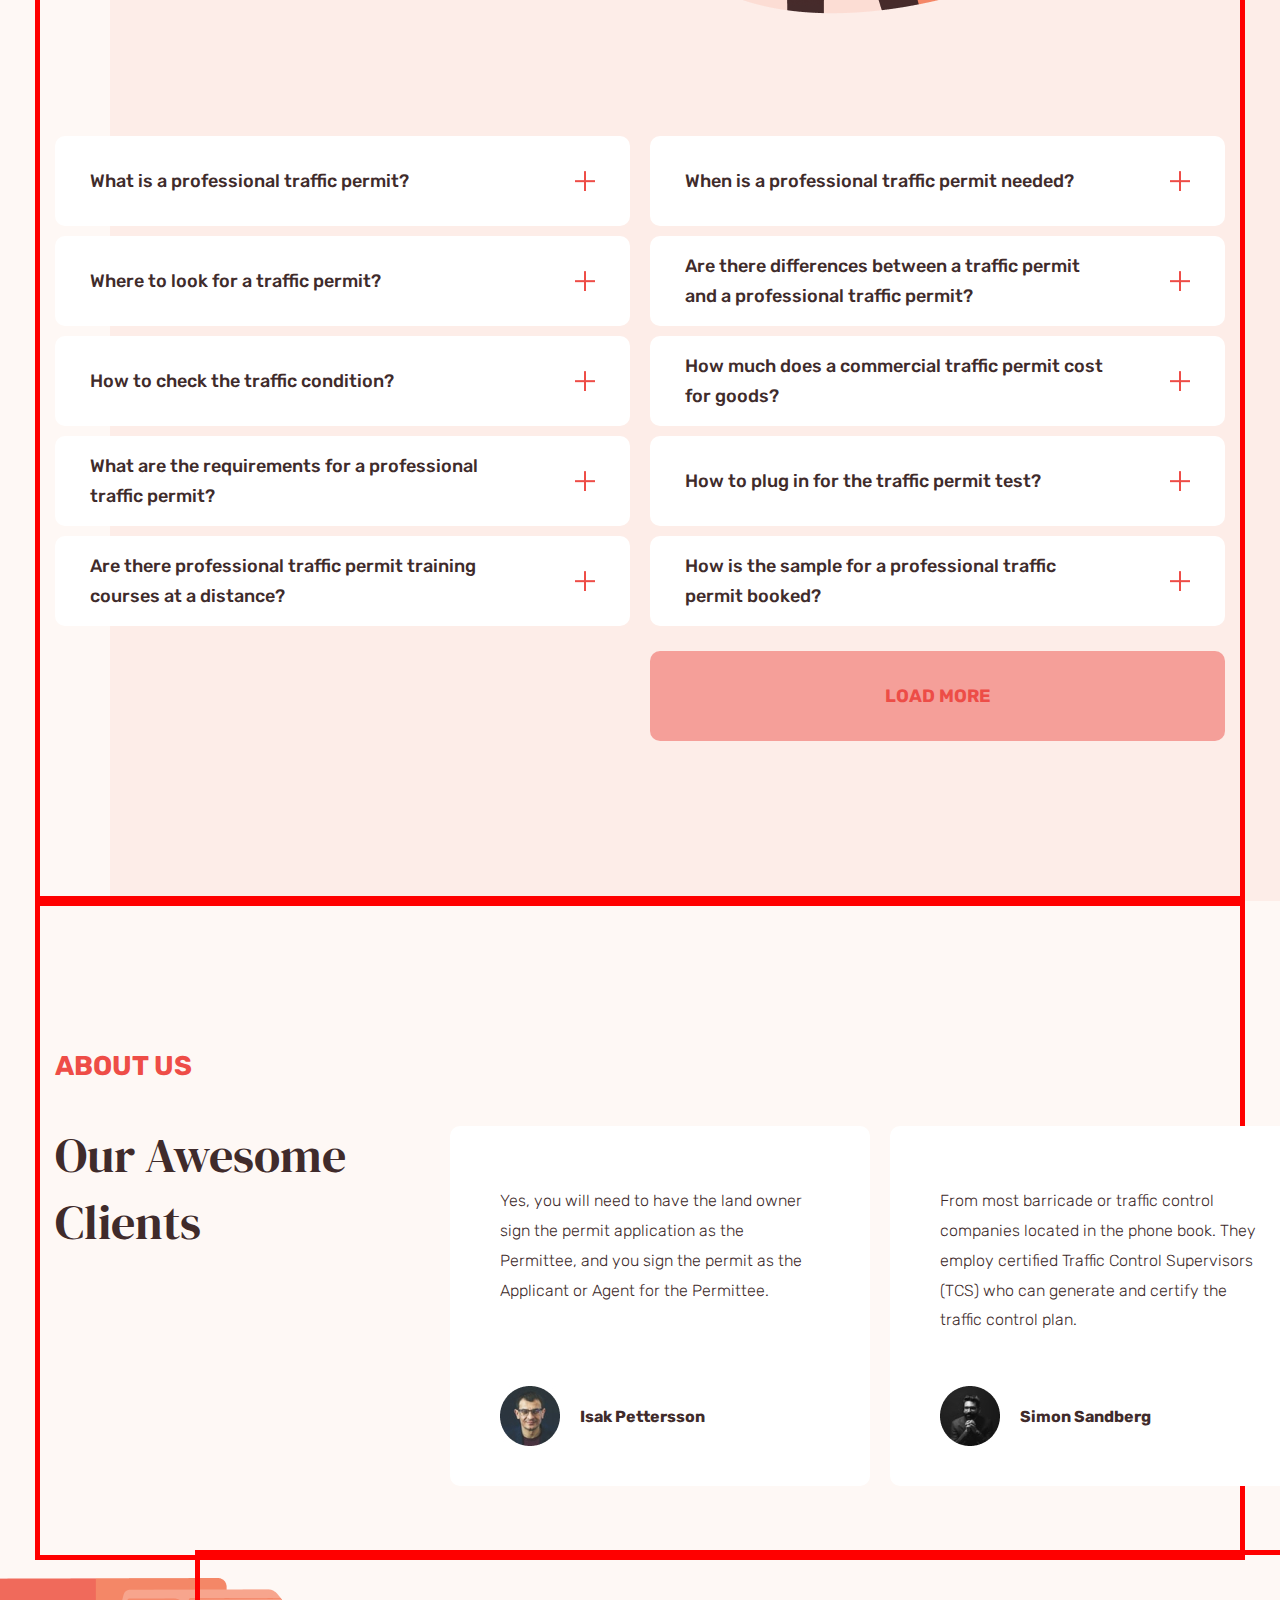
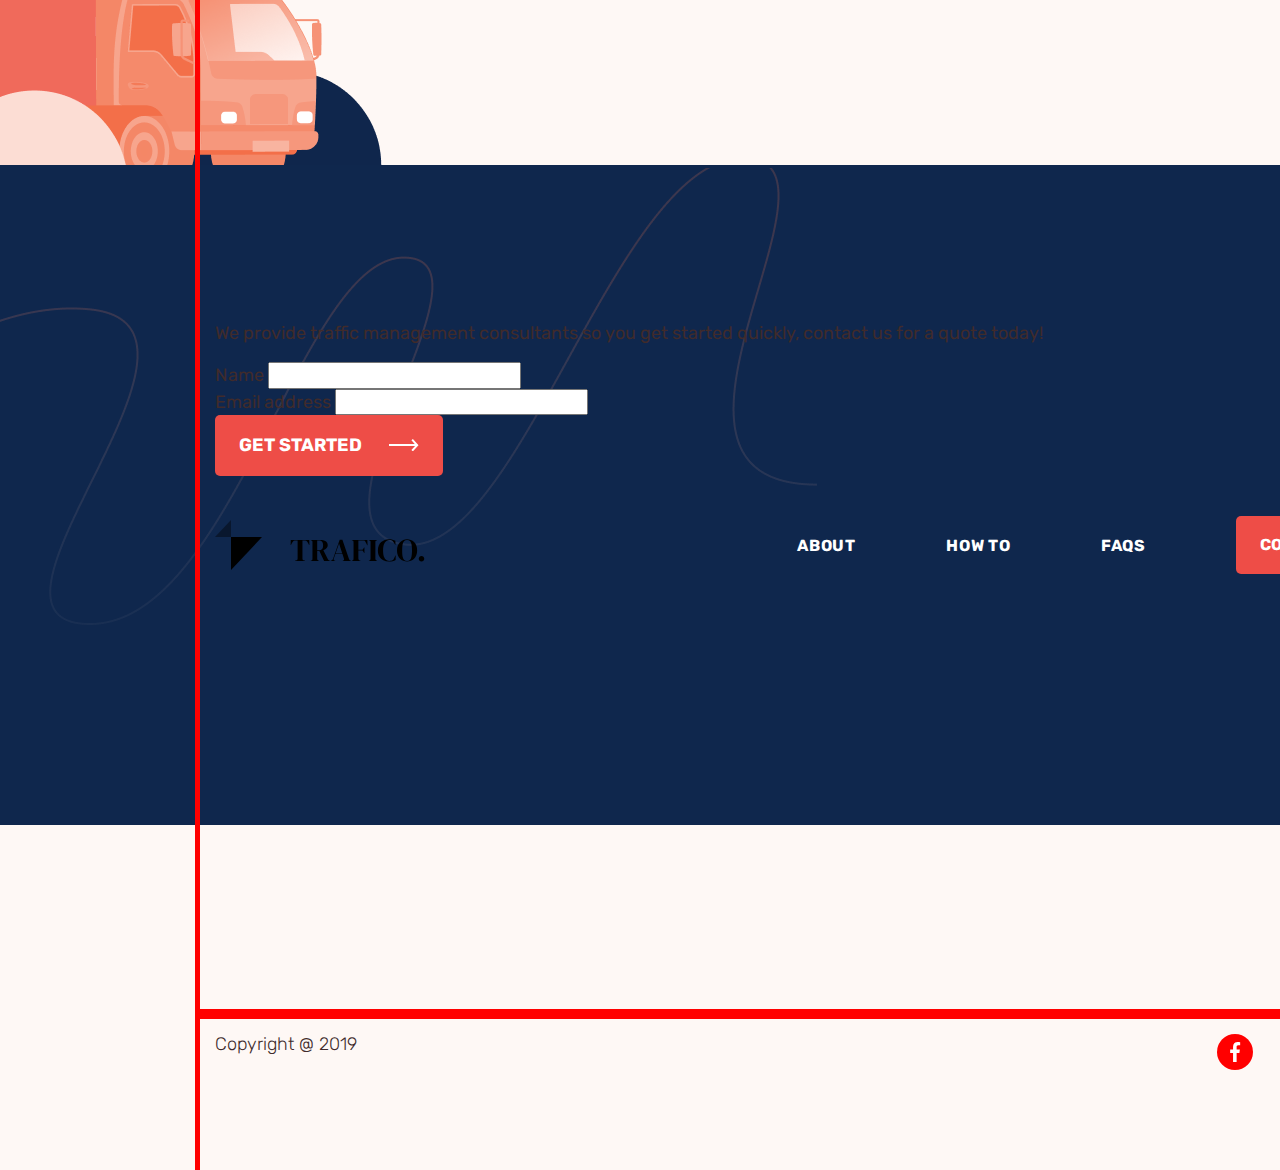
==== commit f4b4f889: "почти финал" ====
--- a/index.html
+++ b/index.html
@@ -221,9 +221,120 @@
 
     </main>
 
-   <footer>
-
-   </footer>
+    <footer class="footer">
+        
+        <div class="container footer-container">
+
+            <div class="form-container">
+
+                <div class="notice-container"> 
+                    <p> We provide traffic management consultants so you get
+                    started quickly, contact us for a quote today!
+                    </p>
+                </div>
+
+                <form>  
+
+                    <div class="form-field">
+
+                        <label for=""> Name </label>
+                        <input type="text">
+
+                    </div>
+            
+                    <div class="form-field">
+
+                        <label for=""> Email address </label>
+                        <input type="text">
+
+                    </div>
+          
+                    <button class="btn header-btn"> GET STARTED <span class="arrow-icon"> </span>  </button>
+
+                </form>
+
+
+            </div>
+
+            <nav class="navigation">
+
+                 <img src="./images/logo.svg" alt="логотип компании" class="logo">
+
+                <ul class="navigation-list">
+
+                    <li  class="navigation-item"> <a href="" class="navigation-link"> ABOUT </a> </li>
+                    <li  class="navigation-item" > <a href="./howto.html" class="navigation-link"> HOW TO</a>  </li>
+                    <li  class="navigation-item"> <a href="" class="navigation-link" > FAQS </a>  </li>
+                    <li  class="navigation-item"> <button class="btn"> CONTACT US </button> </li>
+                </ul>
+                
+            </nav>
+
+
+        </div>
+
+        <div class="container footer-bottom">
+
+            <p class="copyright"> Copyright @ 2019 </p>
+
+            <ul class=" social-list">
+
+
+                <li class="social-item">
+
+                    <a href="" aria-label="Facebook" class="social-links">
+
+                        <svg class="social-icon" width="20" height="20" >
+
+                            <use href="./images/symb.svg#icon-social-link-facebook"> </use>
+
+                        </svg>
+
+                    </a>
+
+                </li>
+                        
+                <li class="social-item">
+
+
+                    <a href="" aria-label="Instagram" class="social-links">
+
+                        <svg class="social-icon" width="20" height="20" >
+
+                            <use href="./images/symb.svg#icon-social-link-instagram"> </use>
+
+                        </svg>
+
+                    </a>
+
+                               
+                </li>
+
+                <li class="social-item">
+
+                    <a href="" aria-label="Twitter" class="social-links">
+
+                        <svg class="social-icon" width="20" height="20" >
+
+                            <use href="./images/symb.svg#icon-social-link-twitter"> </use>
+
+                        </svg>
+
+                    </a>
+
+                </li>
+
+                                
+
+                                
+                                
+                               
+            </ul>
+
+
+        </div>
+
+    </footer>
     
     
 </body>
--- a/css/styles.css
+++ b/css/styles.css
@@ -303,7 +303,8 @@
 }
 
 .block-about-us {
-	padding-bottom: 150px;
+	position: relative;
+	padding-bottom: 300px;
 	padding-top: 150px;
 }
 
@@ -317,9 +318,13 @@
 }
 
 .about-us__list {
+	position: absolute;
+	right: -90px;
+	top: 225px;
 	list-style: none;
 	display: flex;
 	padding-left: 0px;
+	margin: 0px;
 }
 
 .about-us__item {
@@ -341,6 +346,7 @@
 	line-height: 1.87;
 	margin-top: 0px;
 	margin-bottom: 30px;
+	height: 170px;
 }
 
 .about-us__content-container {
@@ -353,3 +359,68 @@
 	line-height: 1.87;
 	margin-left: 20px;
 }
+
+
+.footer {
+	width: 1600px;
+	margin-right: auto;
+	margin-left: auto;
+	background-image: 
+	 url(../images/footer-second-bg.png),
+	url(../images/footer-main-bg.jpg),
+	 url(../images/footer-bg-car.png);
+	background-repeat: no-repeat,no-repeat,no-repeat;
+	background-position: top 213px left 0px , left 0px top 210px, top 23px left 0px;
+}
+
+
+
+.footer-container{
+	padding-top: 350px;
+	padding-bottom: 350px;
+
+}
+
+
+
+
+
+
+
+.footer-bottom {
+	display: flex;
+	padding-bottom: 100px;
+	padding-top: 20px;
+}
+
+.social-list {
+	list-style: none;
+	margin: 0px;
+	padding: 0px;
+	display: flex;
+	margin-left: auto;
+}
+
+.social-item:not(:last-child){
+	margin-right: 30px;
+}
+
+.social-links {
+	display: flex;
+	justify-content: center;
+	align-items: center;
+	width: 36px;
+	height: 36px;
+	border-radius: 50%;
+	background-color: red;
+}
+
+.social-icon {
+	fill: white;
+}
+
+.copyright {
+	padding: 0px;
+	margin: 0px;
+	font-weight: 300;
+}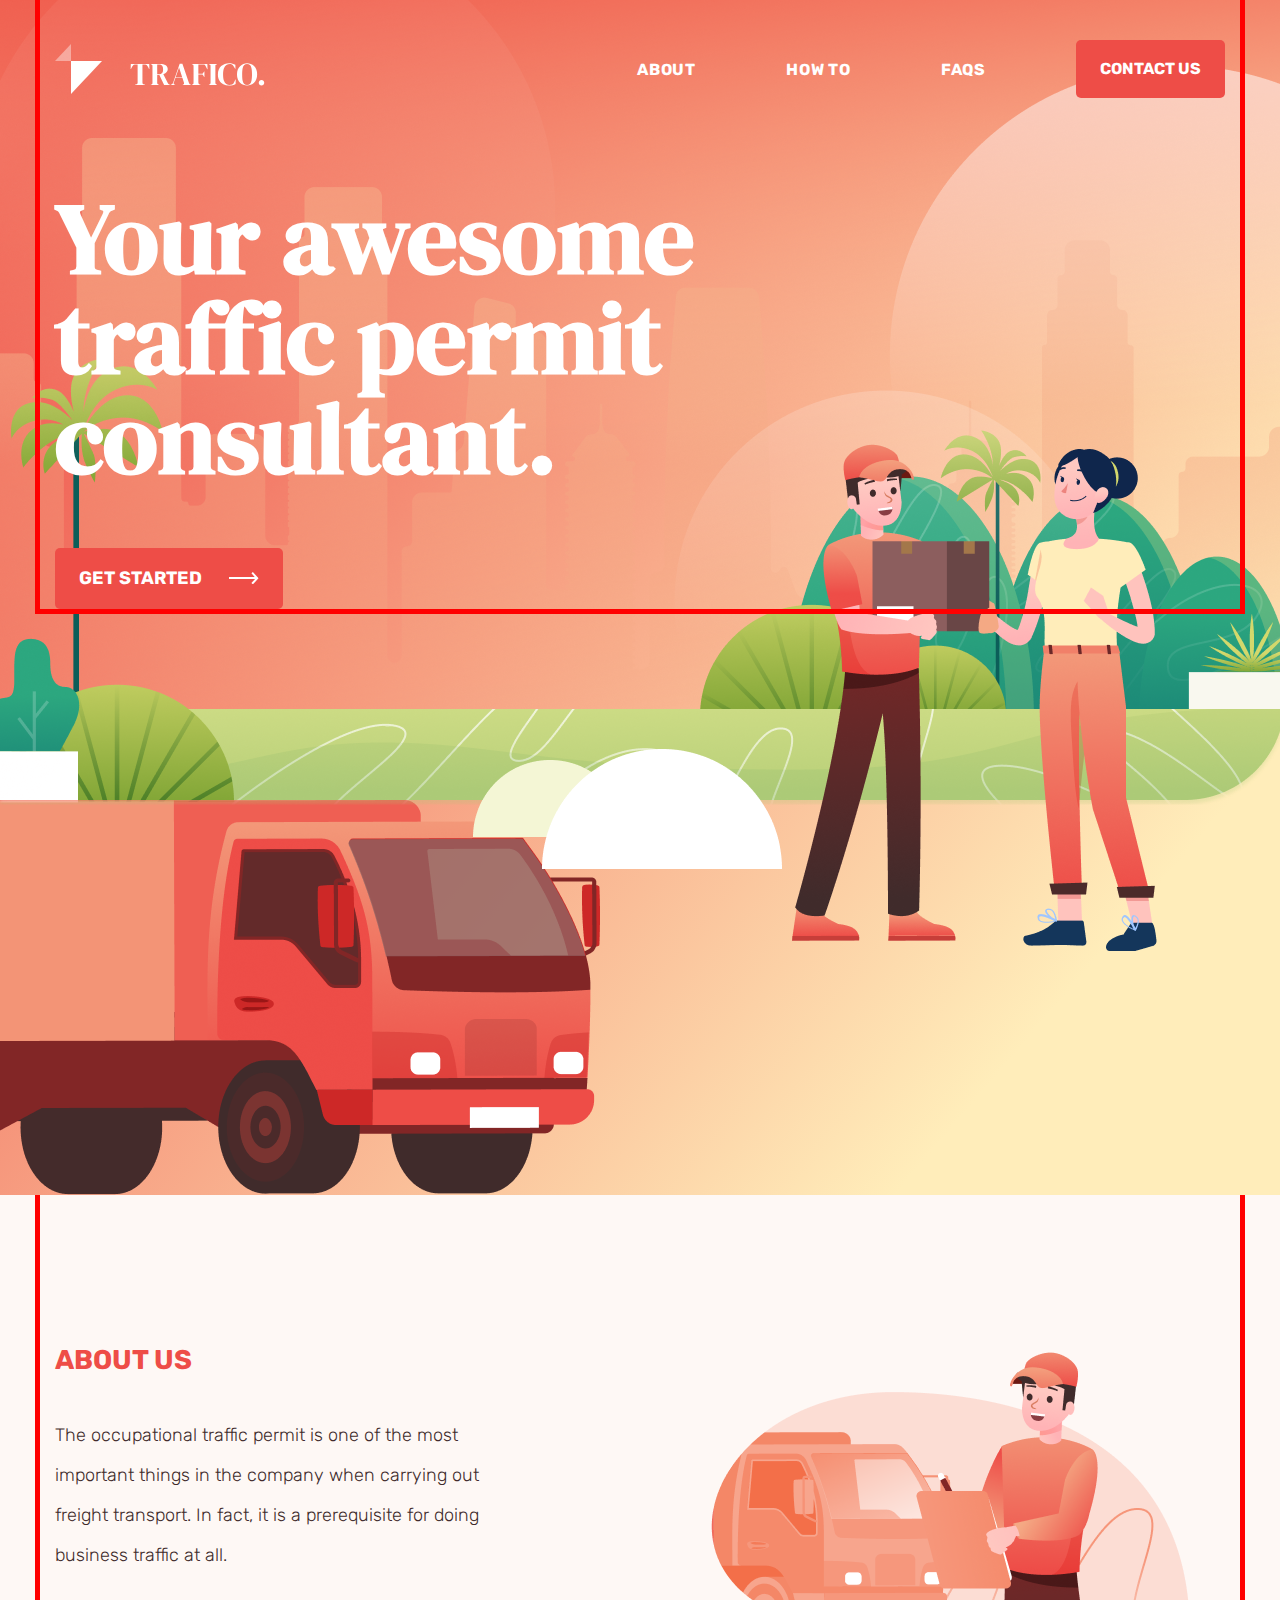
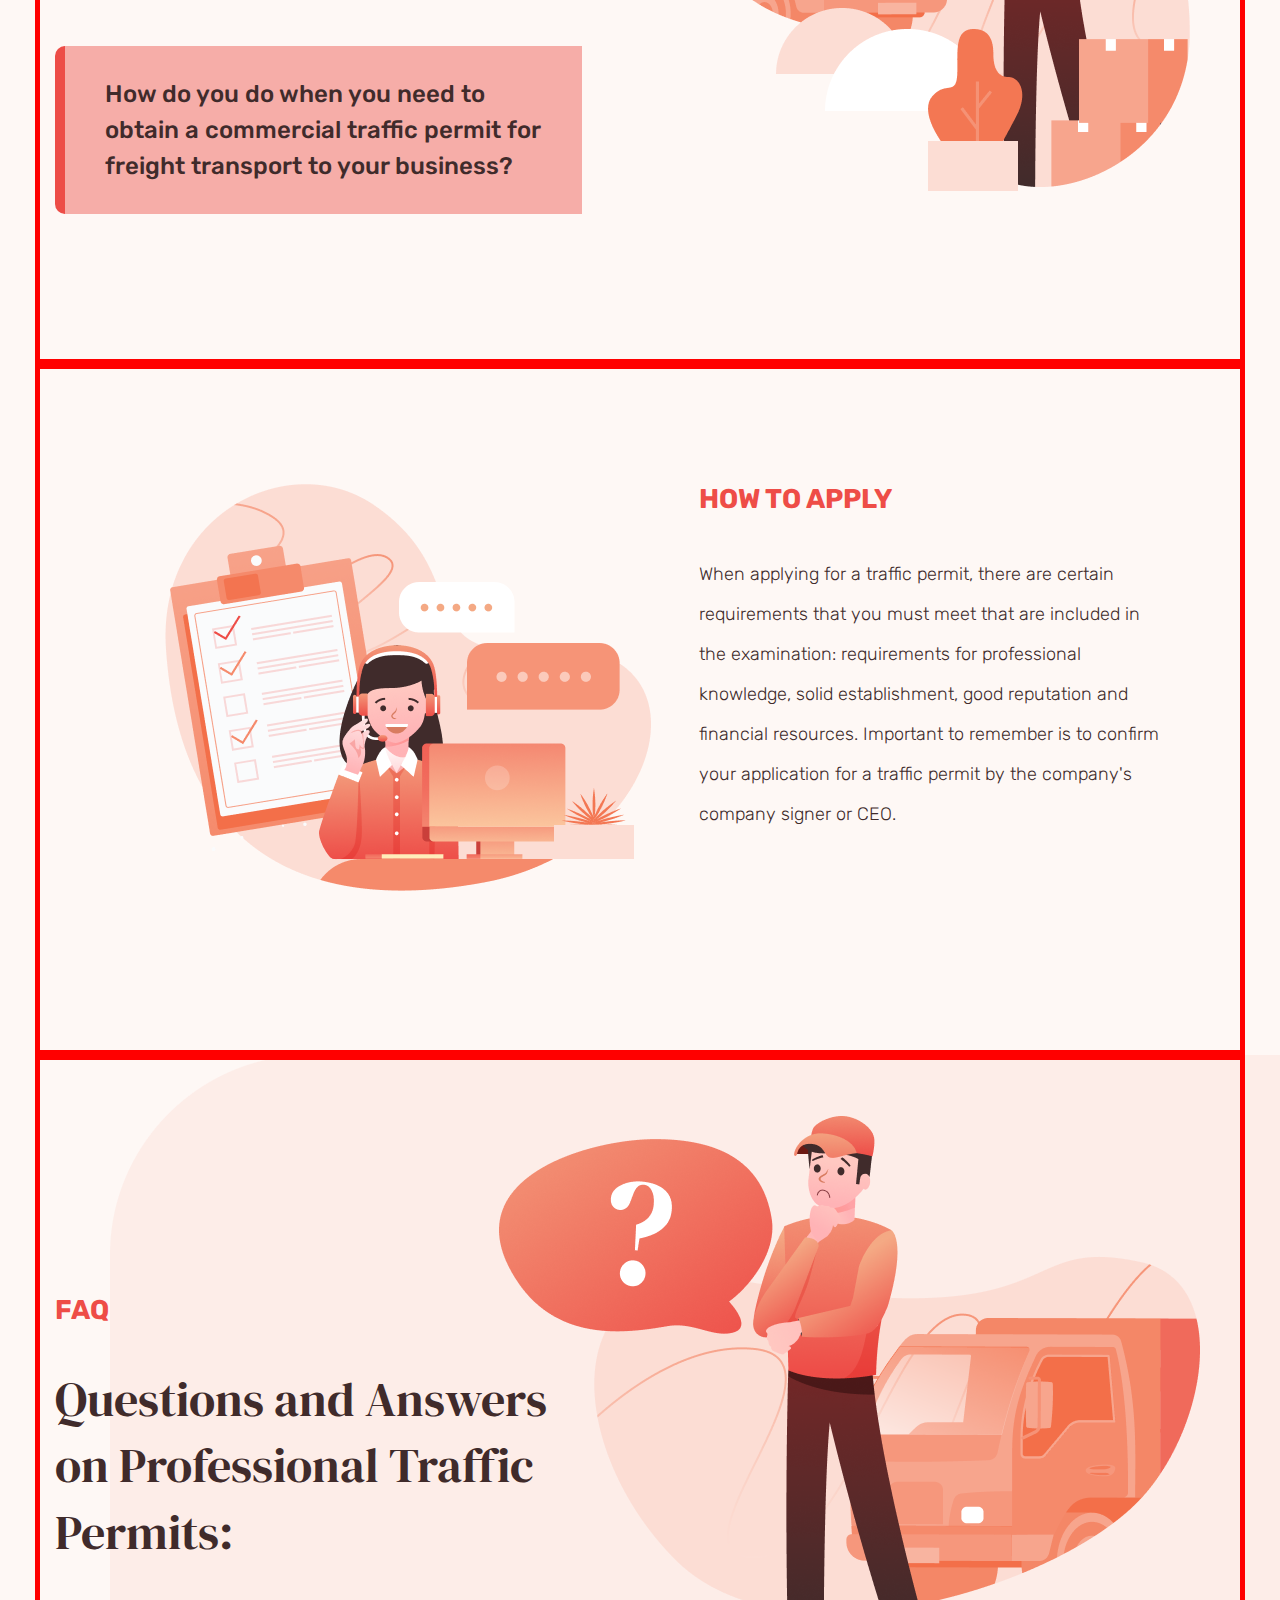
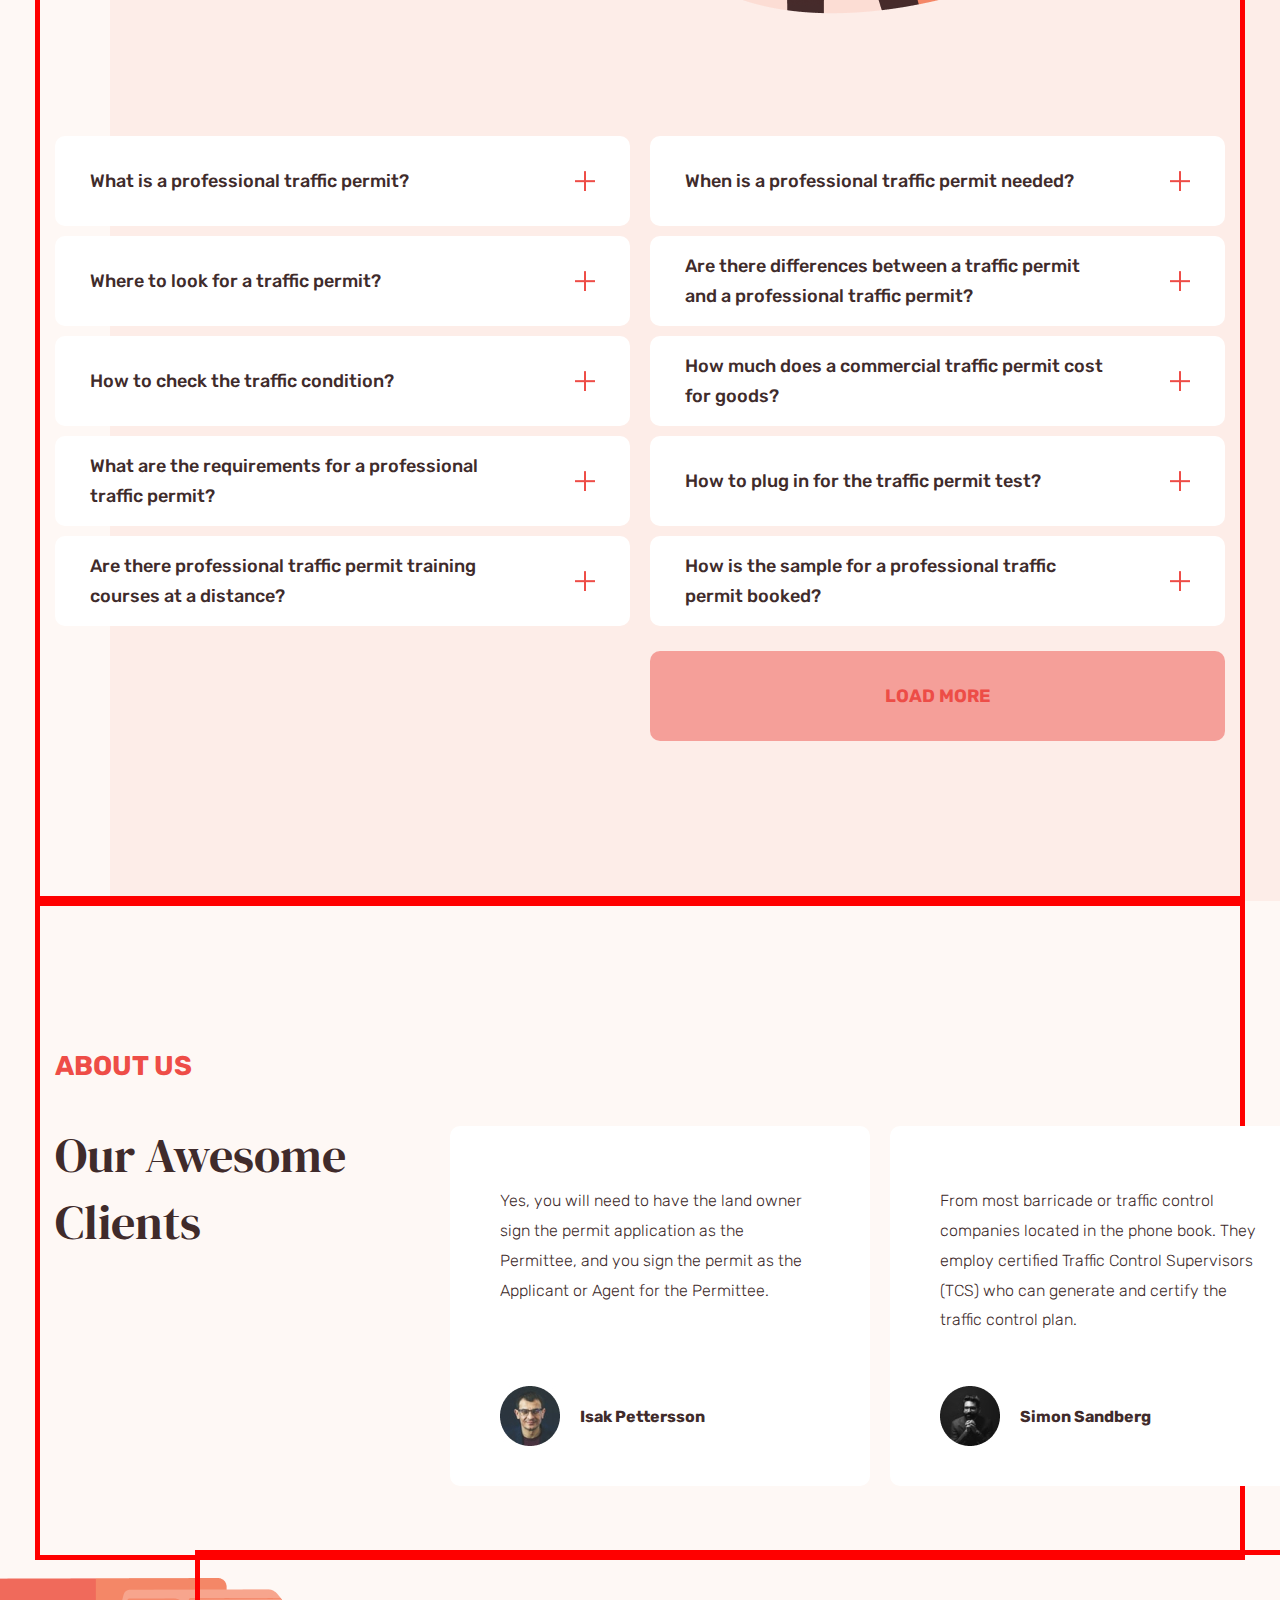
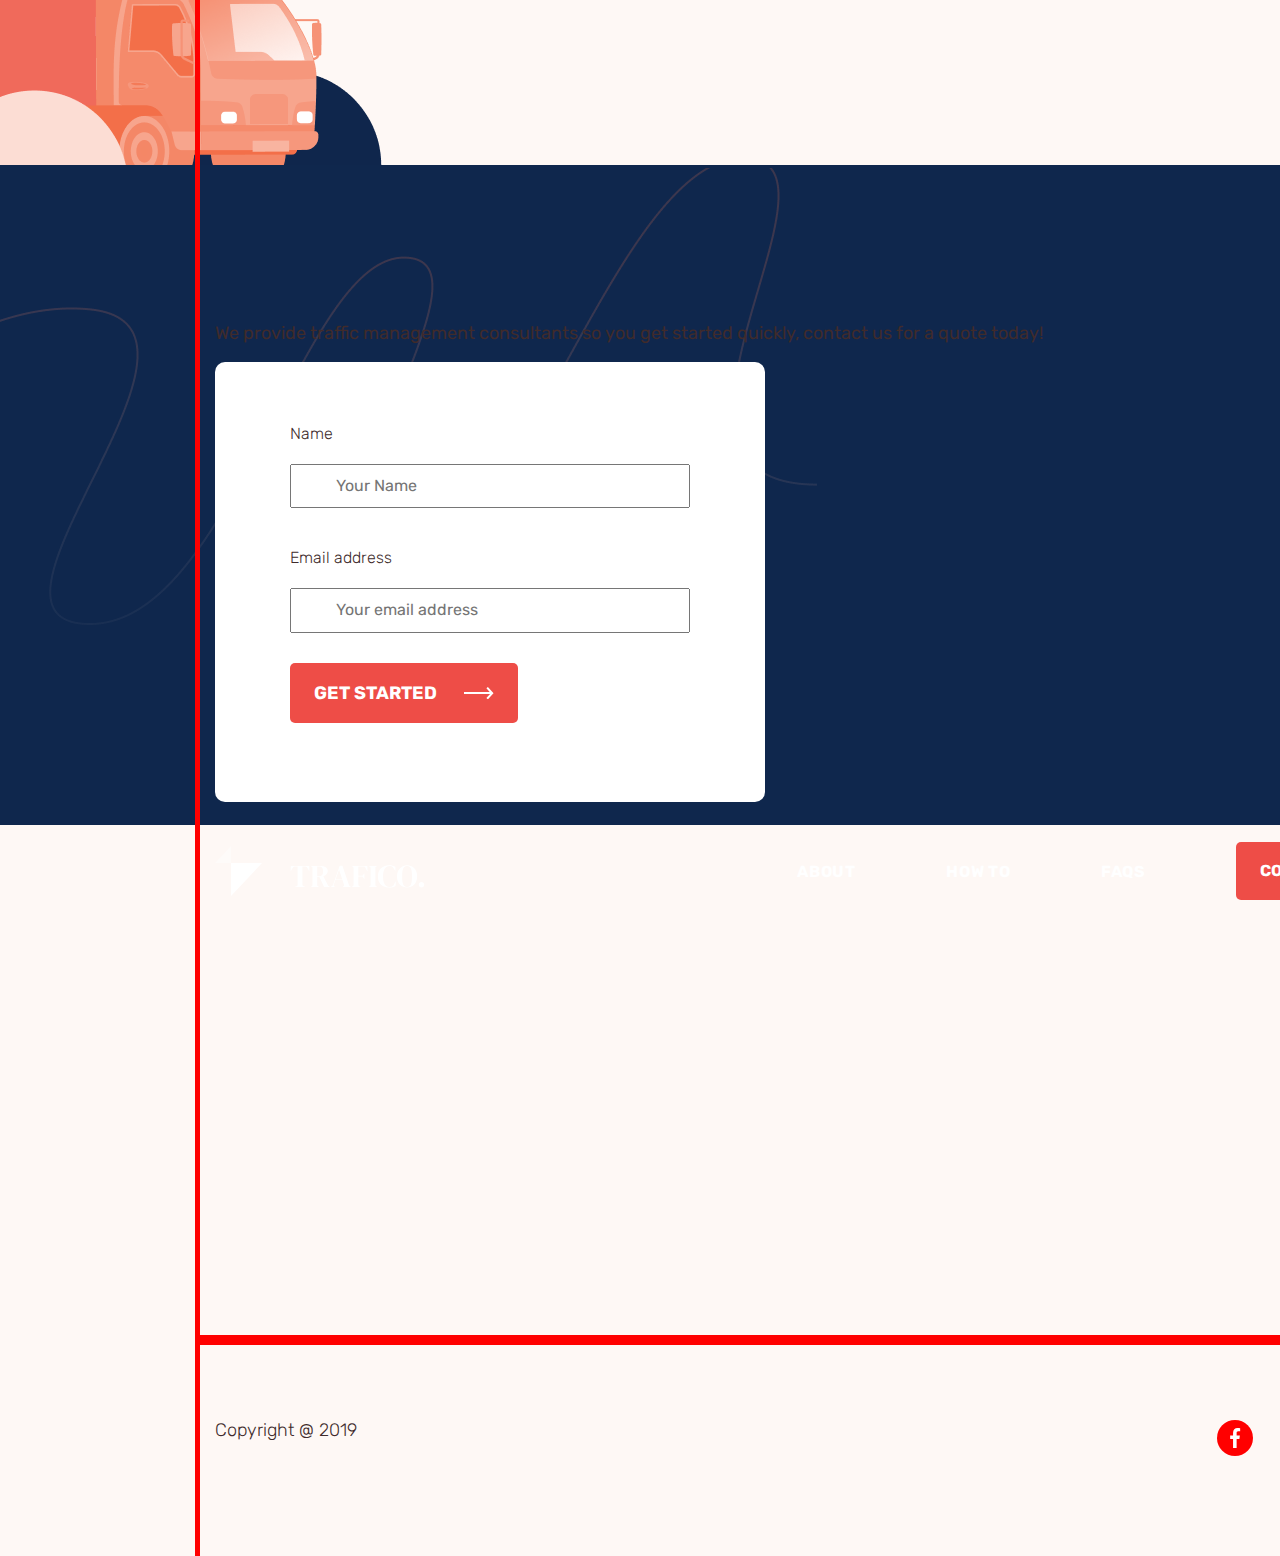
==== commit ba709b8e: "фикс формы" ====
--- a/index.html
+++ b/index.html
@@ -233,19 +233,20 @@
                     </p>
                 </div>
 
-                <form>  
+                <form class="footer-form">  
 
                     <div class="form-field">
-
+                        
                         <label for=""> Name </label>
-                        <input type="text">
+
+                        <input type="text" placeholder=" Your Name ">
 
                     </div>
             
                     <div class="form-field">
 
                         <label for=""> Email address </label>
-                        <input type="text">
+                        <input type="text"  placeholder=" Your email address ">
 
                     </div>
           
--- a/css/styles.css
+++ b/css/styles.css
@@ -360,37 +360,68 @@
 	margin-left: 20px;
 }
 
-
 .footer {
 	width: 1600px;
 	margin-right: auto;
 	margin-left: auto;
-	background-image: 
-	 url(../images/footer-second-bg.png),
-	url(../images/footer-main-bg.jpg),
-	 url(../images/footer-bg-car.png);
-	background-repeat: no-repeat,no-repeat,no-repeat;
-	background-position: top 213px left 0px , left 0px top 210px, top 23px left 0px;
-}
-
-
-
-.footer-container{
+	background-image: url(../images/footer-second-bg.png), url(../images/footer-main-bg.jpg),
+		url(../images/footer-bg-car.png);
+	background-repeat: no-repeat, no-repeat, no-repeat;
+	background-position: top 213px left 0px, left 0px top 210px, top 23px left 0px;
+}
+
+.footer-container {
 	padding-top: 350px;
 	padding-bottom: 350px;
-
-}
-
-
-
-
-
-
+}
+
+.footer-form {
+	width: 550px;
+	height: 440px;
+	background-color: #fff;
+	border-radius: 10px;
+	padding: 52px 75px;
+}
+
+.form-field {
+	display: flex;
+	flex-direction: column;
+
+	font-family: Rubik;
+	font-style: normal;
+	font-weight: 300;
+	font-size: 16px;
+	line-height: 2.5;
+	color: #402b2b;
+}
+
+.form-field label {
+	margin-bottom: 10px;
+}
+
+.form-field input {
+	margin-bottom: 30px;
+	padding: 11px 40px;
+}
+
+.form-field input:focus {
+	border: 3px solid #ee4d47;
+
+	box-shadow: 0px 20px 40px rgba(238, 77, 71, 0.2);
+	border-radius: 5px;
+}
+
+.form-field input:not(:placeholder-shown) {
+	font-weight: bold;
+	font-size: 18px;
+	
+	color: #402b2b;
+}
 
 .footer-bottom {
 	display: flex;
 	padding-bottom: 100px;
-	padding-top: 20px;
+	padding-top: 80px;
 }
 
 .social-list {
@@ -401,7 +432,7 @@
 	margin-left: auto;
 }
 
-.social-item:not(:last-child){
+.social-item:not(:last-child) {
 	margin-right: 30px;
 }
 
@@ -423,4 +454,4 @@
 	padding: 0px;
 	margin: 0px;
 	font-weight: 300;
-}+}
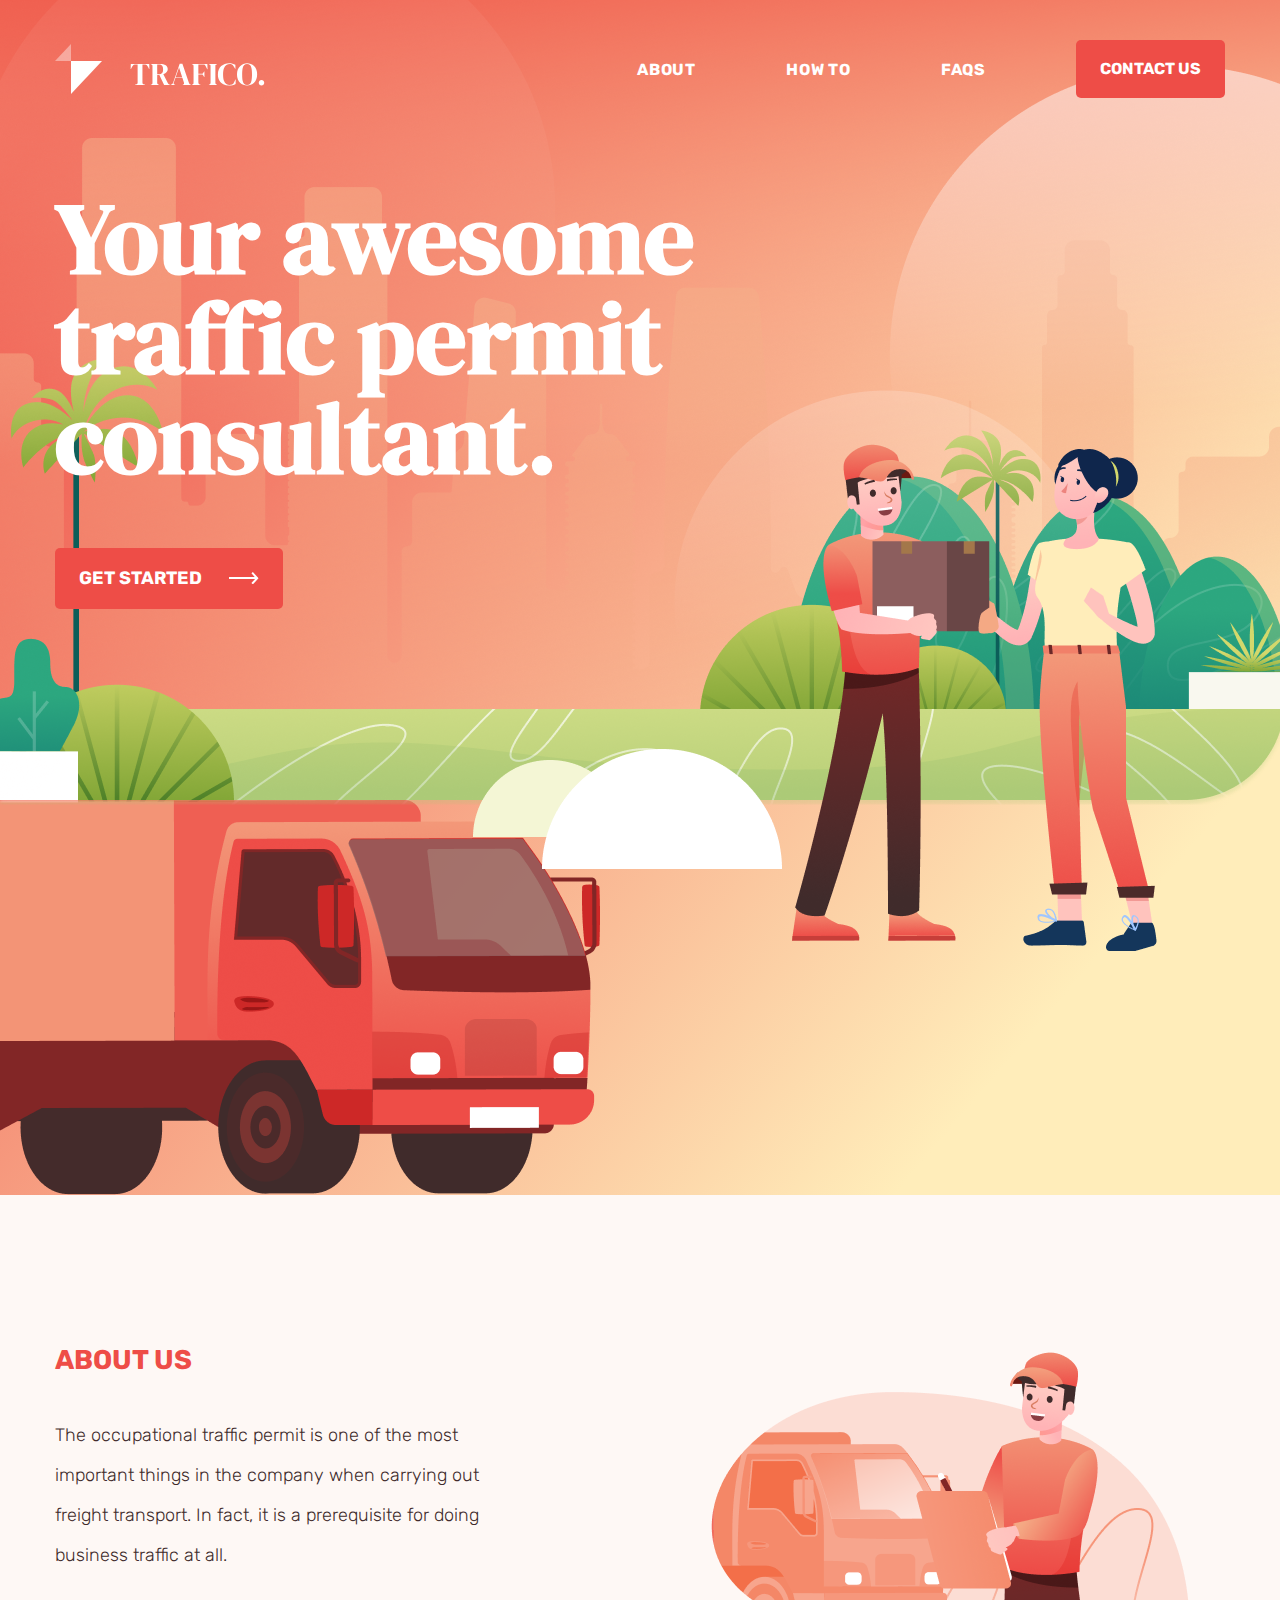
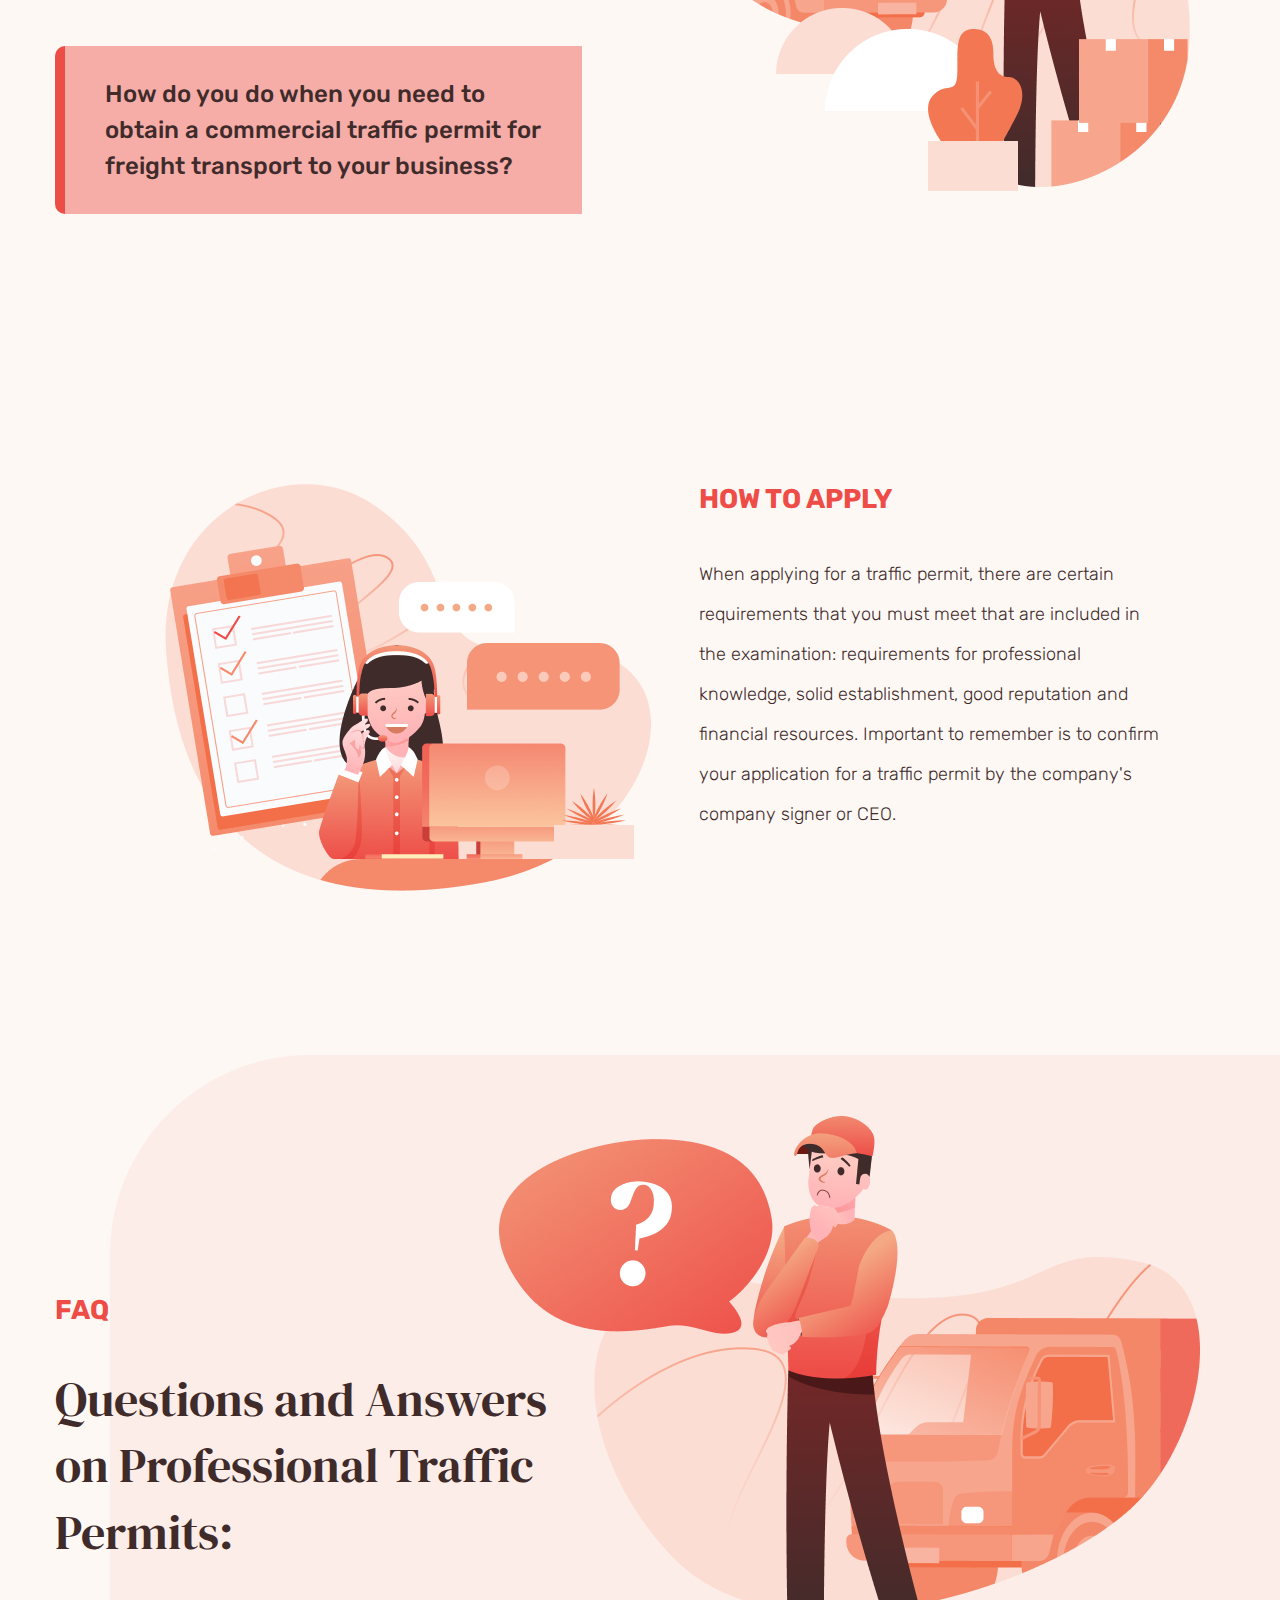
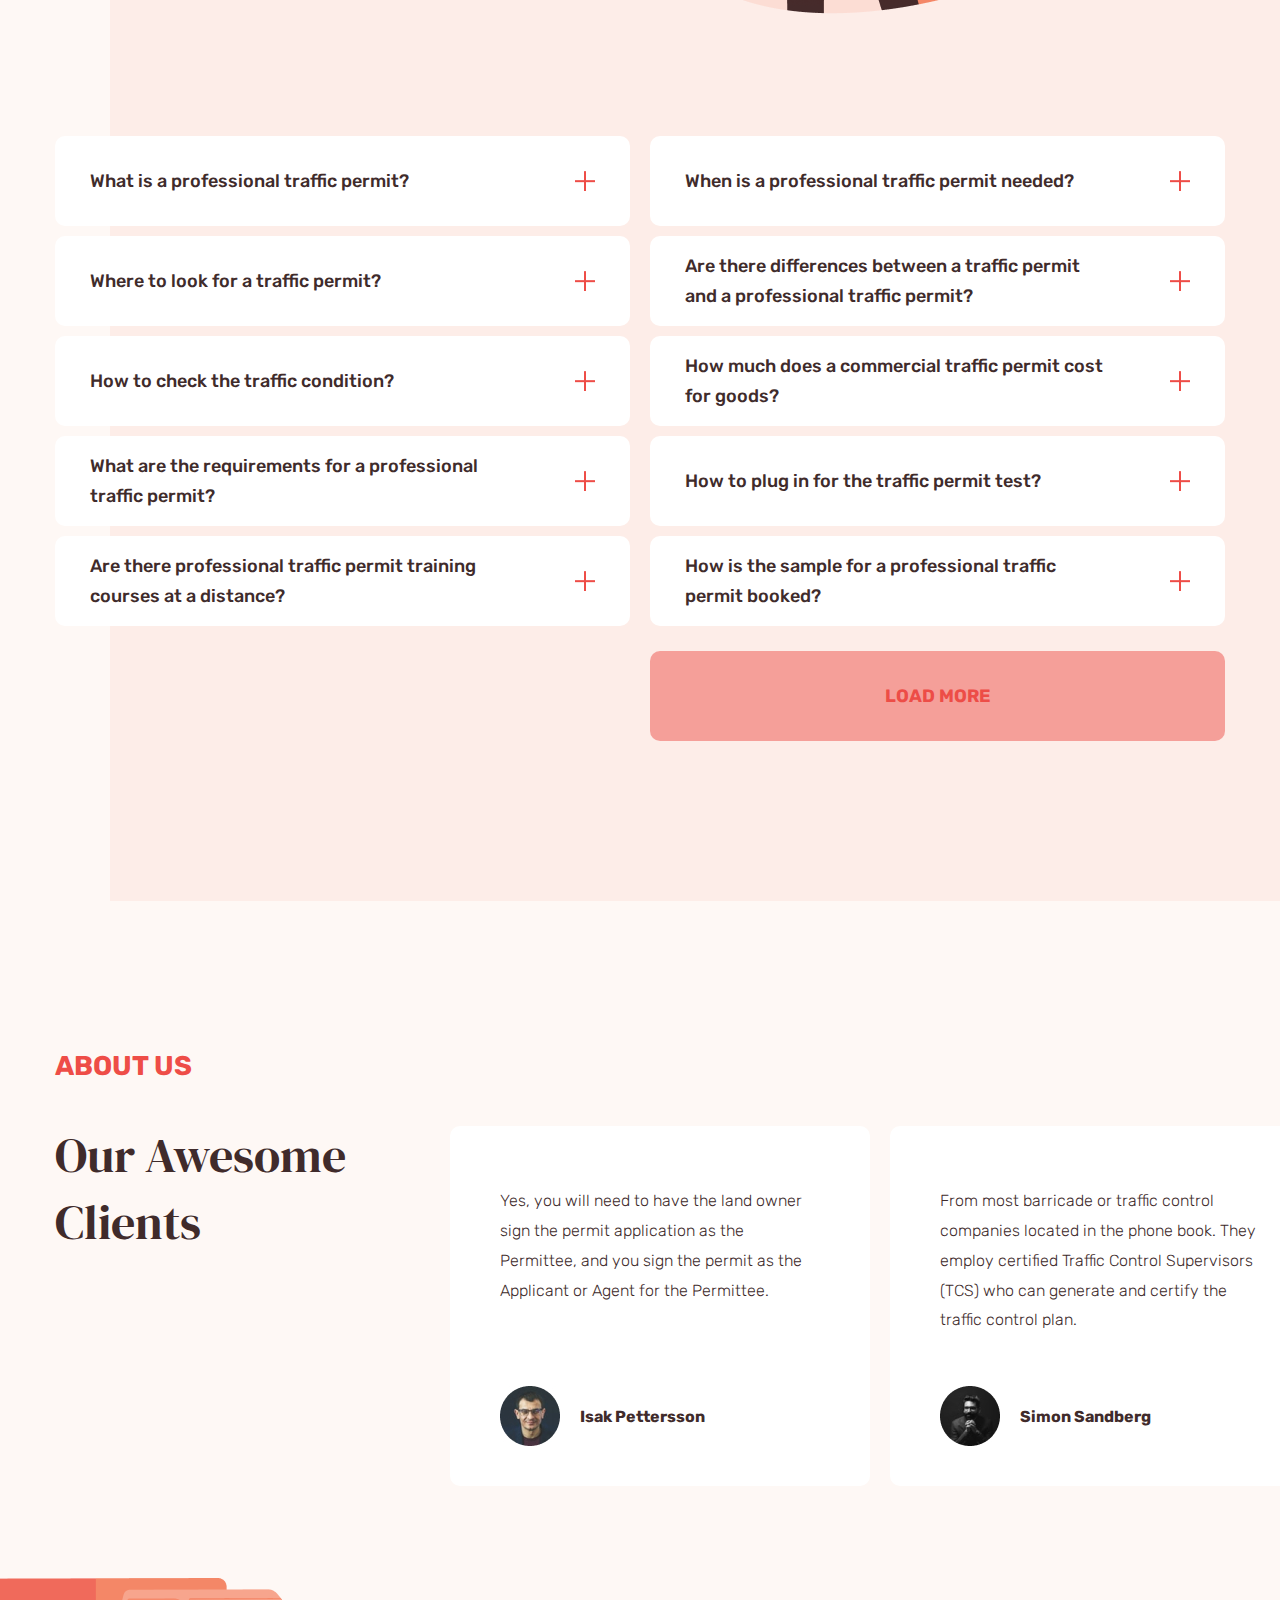
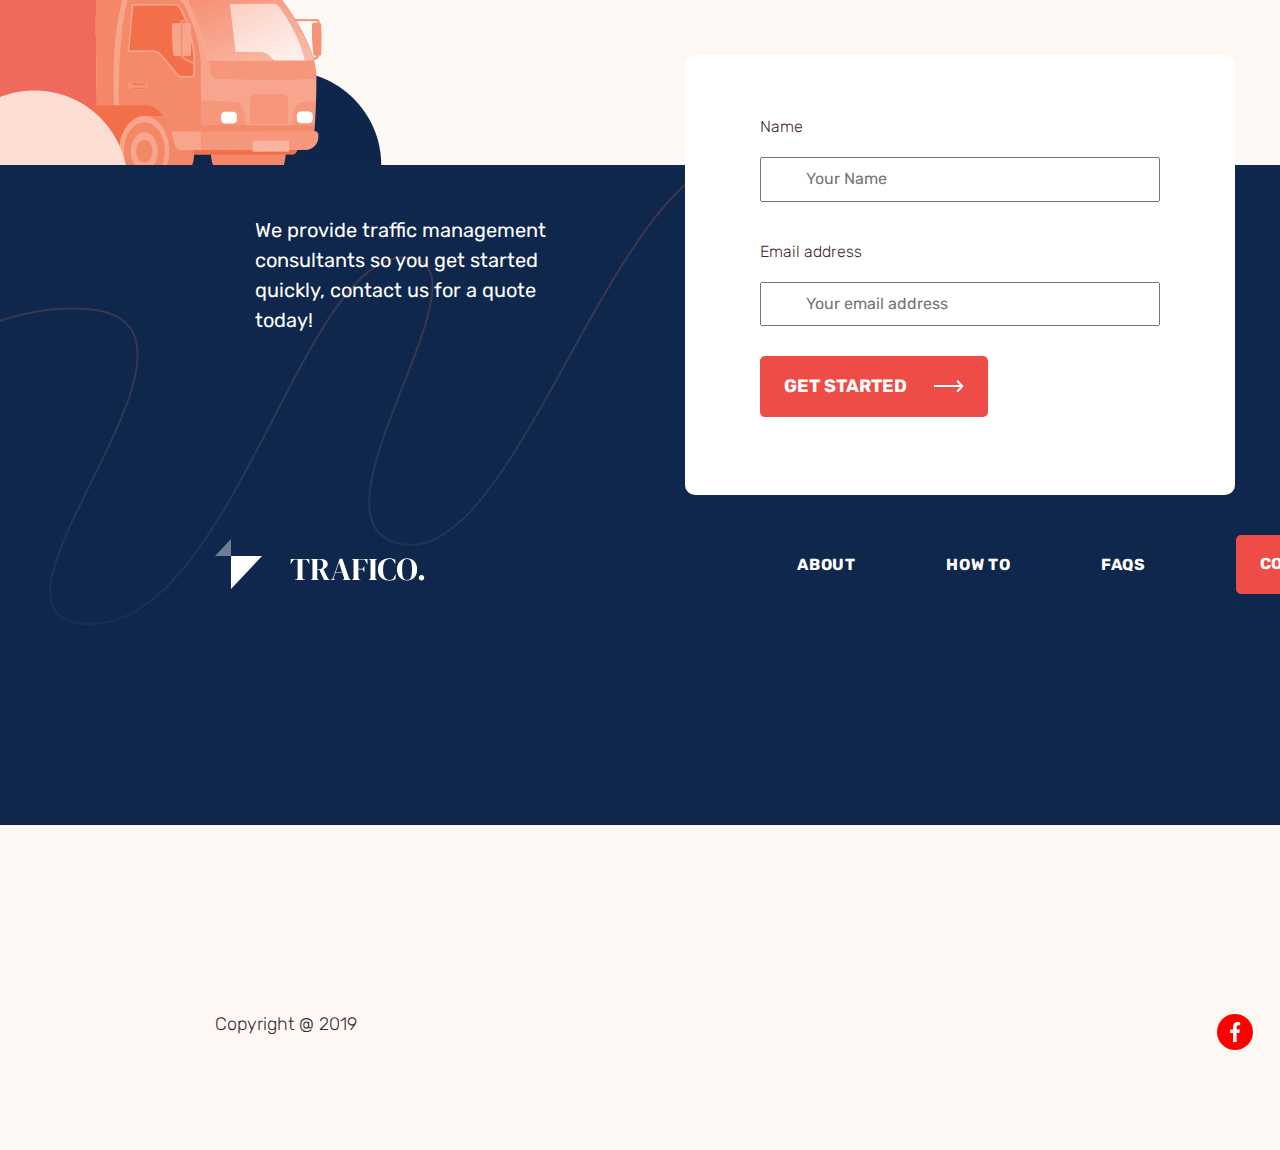
==== commit d9f213ff: "фикс футера" ====
--- a/index.html
+++ b/index.html
@@ -228,7 +228,7 @@
             <div class="form-container">
 
                 <div class="notice-container"> 
-                    <p> We provide traffic management consultants so you get
+                    <p class="notice-text"> We provide traffic management consultants so you get
                     started quickly, contact us for a quote today!
                     </p>
                 </div>
@@ -237,16 +237,16 @@
 
                     <div class="form-field">
                         
-                        <label for=""> Name </label>
-
-                        <input type="text" placeholder=" Your Name ">
+                        <label for="Name"> Name </label>
+
+                        <input type="text" id="Name" placeholder=" Your Name ">
 
                     </div>
             
                     <div class="form-field">
 
-                        <label for=""> Email address </label>
-                        <input type="text"  placeholder=" Your email address ">
+                        <label for="Email"> Email address </label>
+                        <input type="text" id="Email"  placeholder=" Your email address ">
 
                     </div>
           
--- a/css/styles.css
+++ b/css/styles.css
@@ -40,7 +40,7 @@
 	margin-right: auto;
 	padding-left: 15px;
 	padding-right: 15px;
-	outline: 5px solid red;
+	
 }
 
 .header {
@@ -371,8 +371,30 @@
 }
 
 .footer-container {
-	padding-top: 350px;
-	padding-bottom: 350px;
+	padding-top: 100px;
+	padding-bottom: 250px;
+}
+
+.form-container {
+	display: flex;
+	align-items: center;
+}
+
+.notice-container {
+	color: white;
+	
+	border-left: #ed4d47;
+	padding: 40px 0px 40px 40px;
+	margin-right: 100px;
+}
+
+.notice-text {
+	width: 330px;
+	margin: 0px;
+	line-height: 1.5;
+	font-style: normal;
+	font-weight: normal;
+	font-size: 20px;
 }
 
 .footer-form {
@@ -414,7 +436,7 @@
 .form-field input:not(:placeholder-shown) {
 	font-weight: bold;
 	font-size: 18px;
-	
+	padding: 11px 40px;
 	color: #402b2b;
 }
 
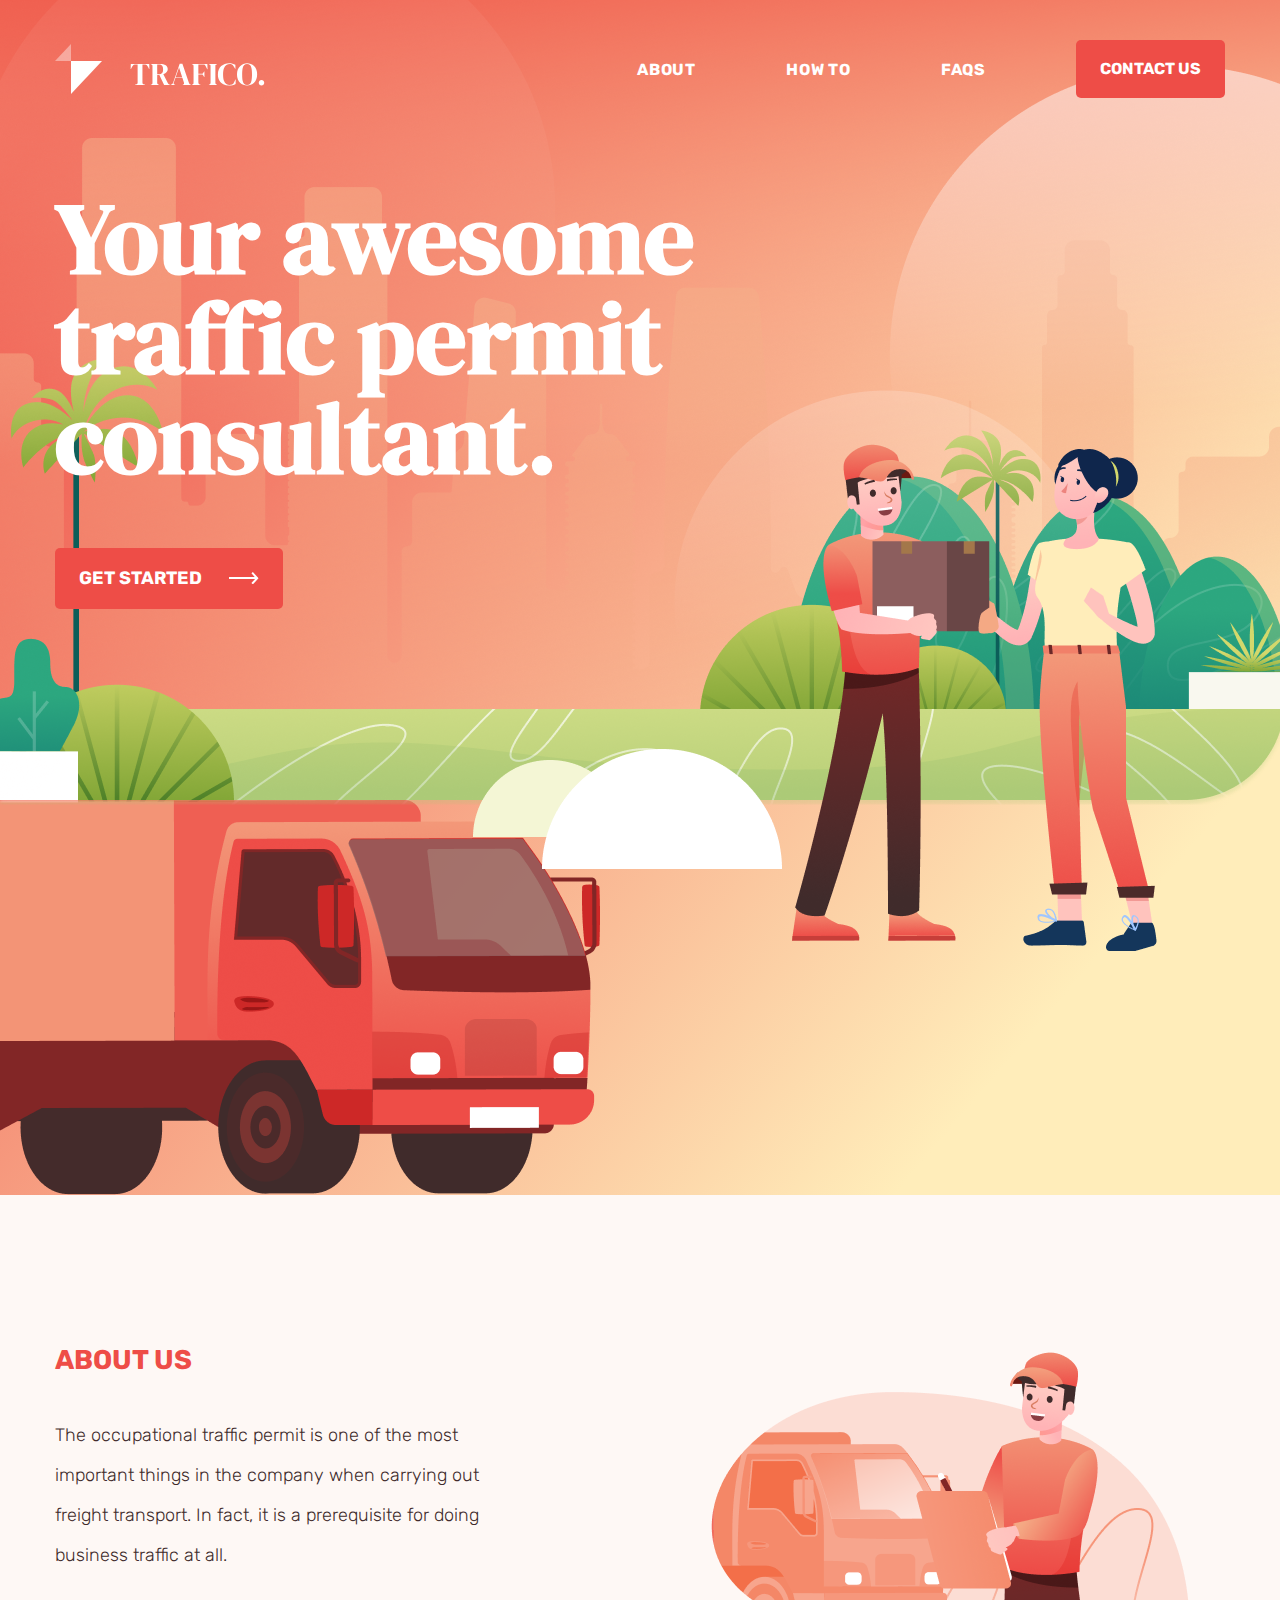
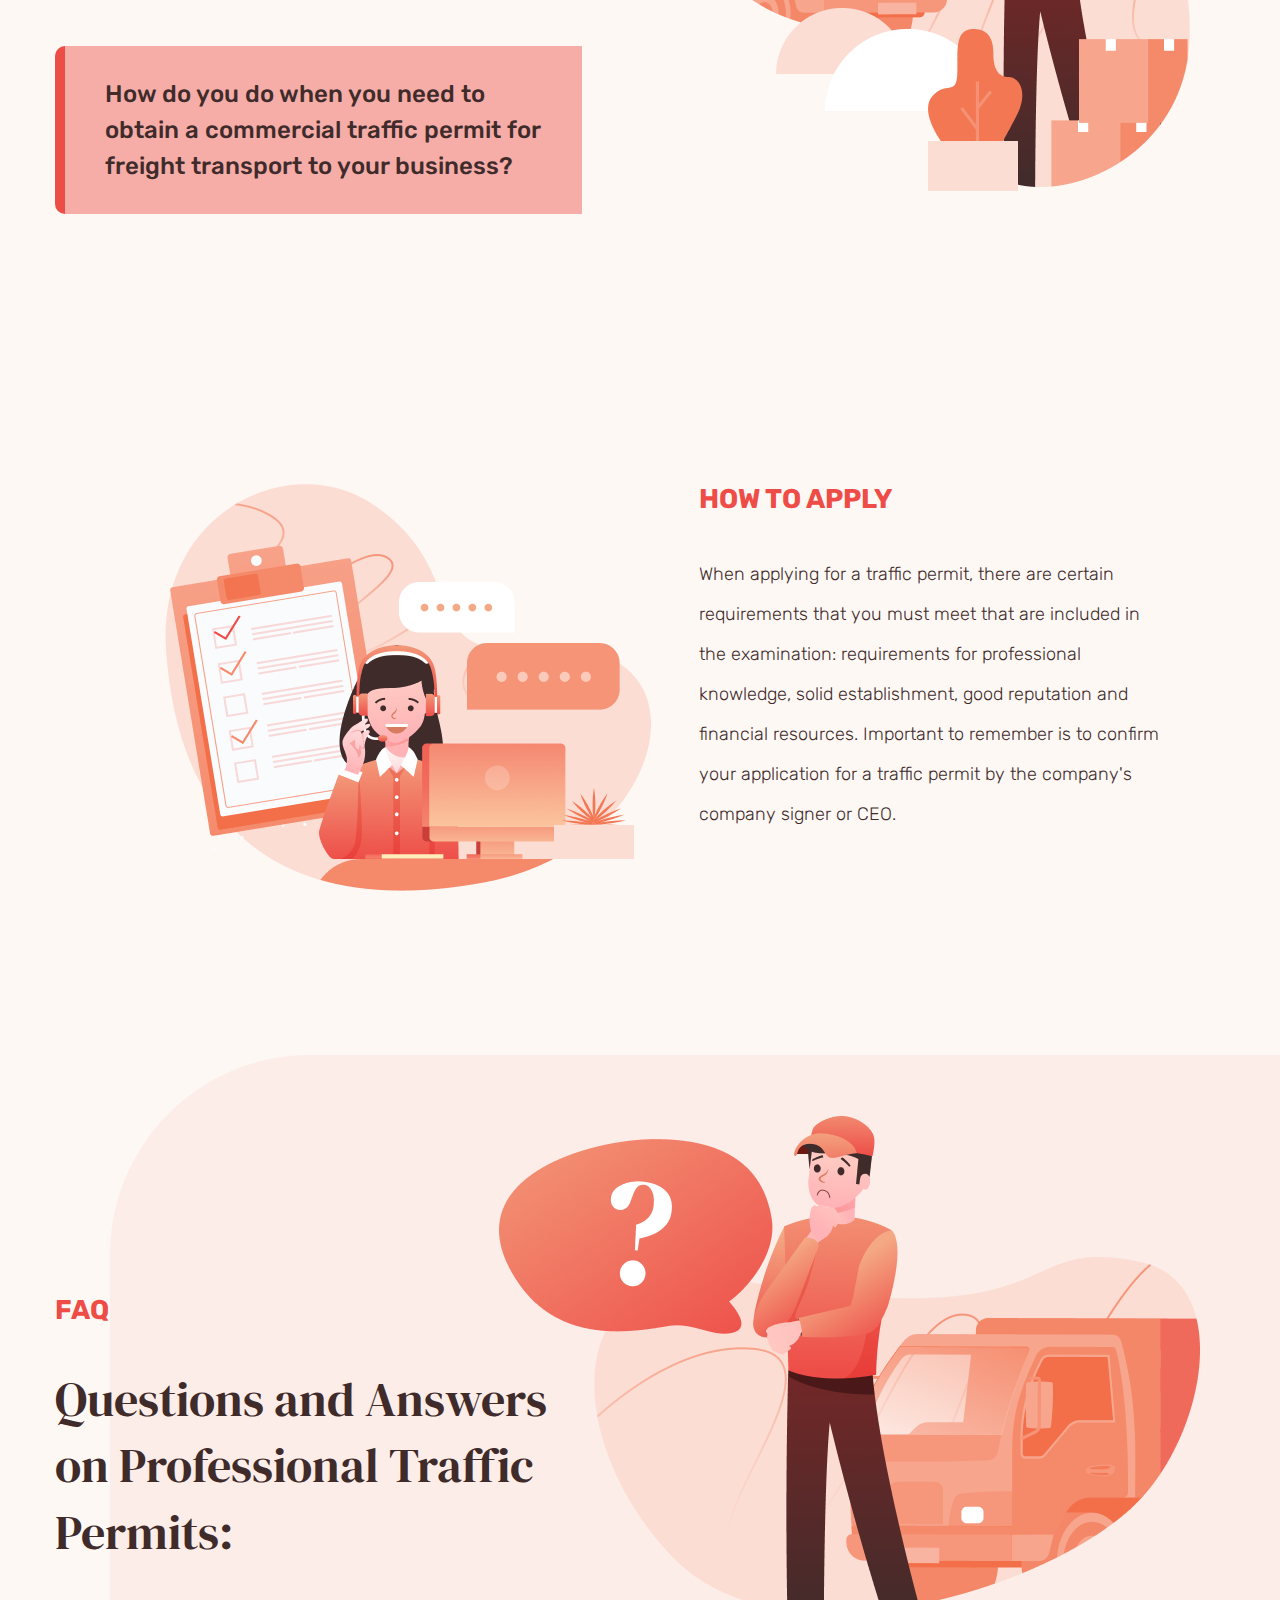
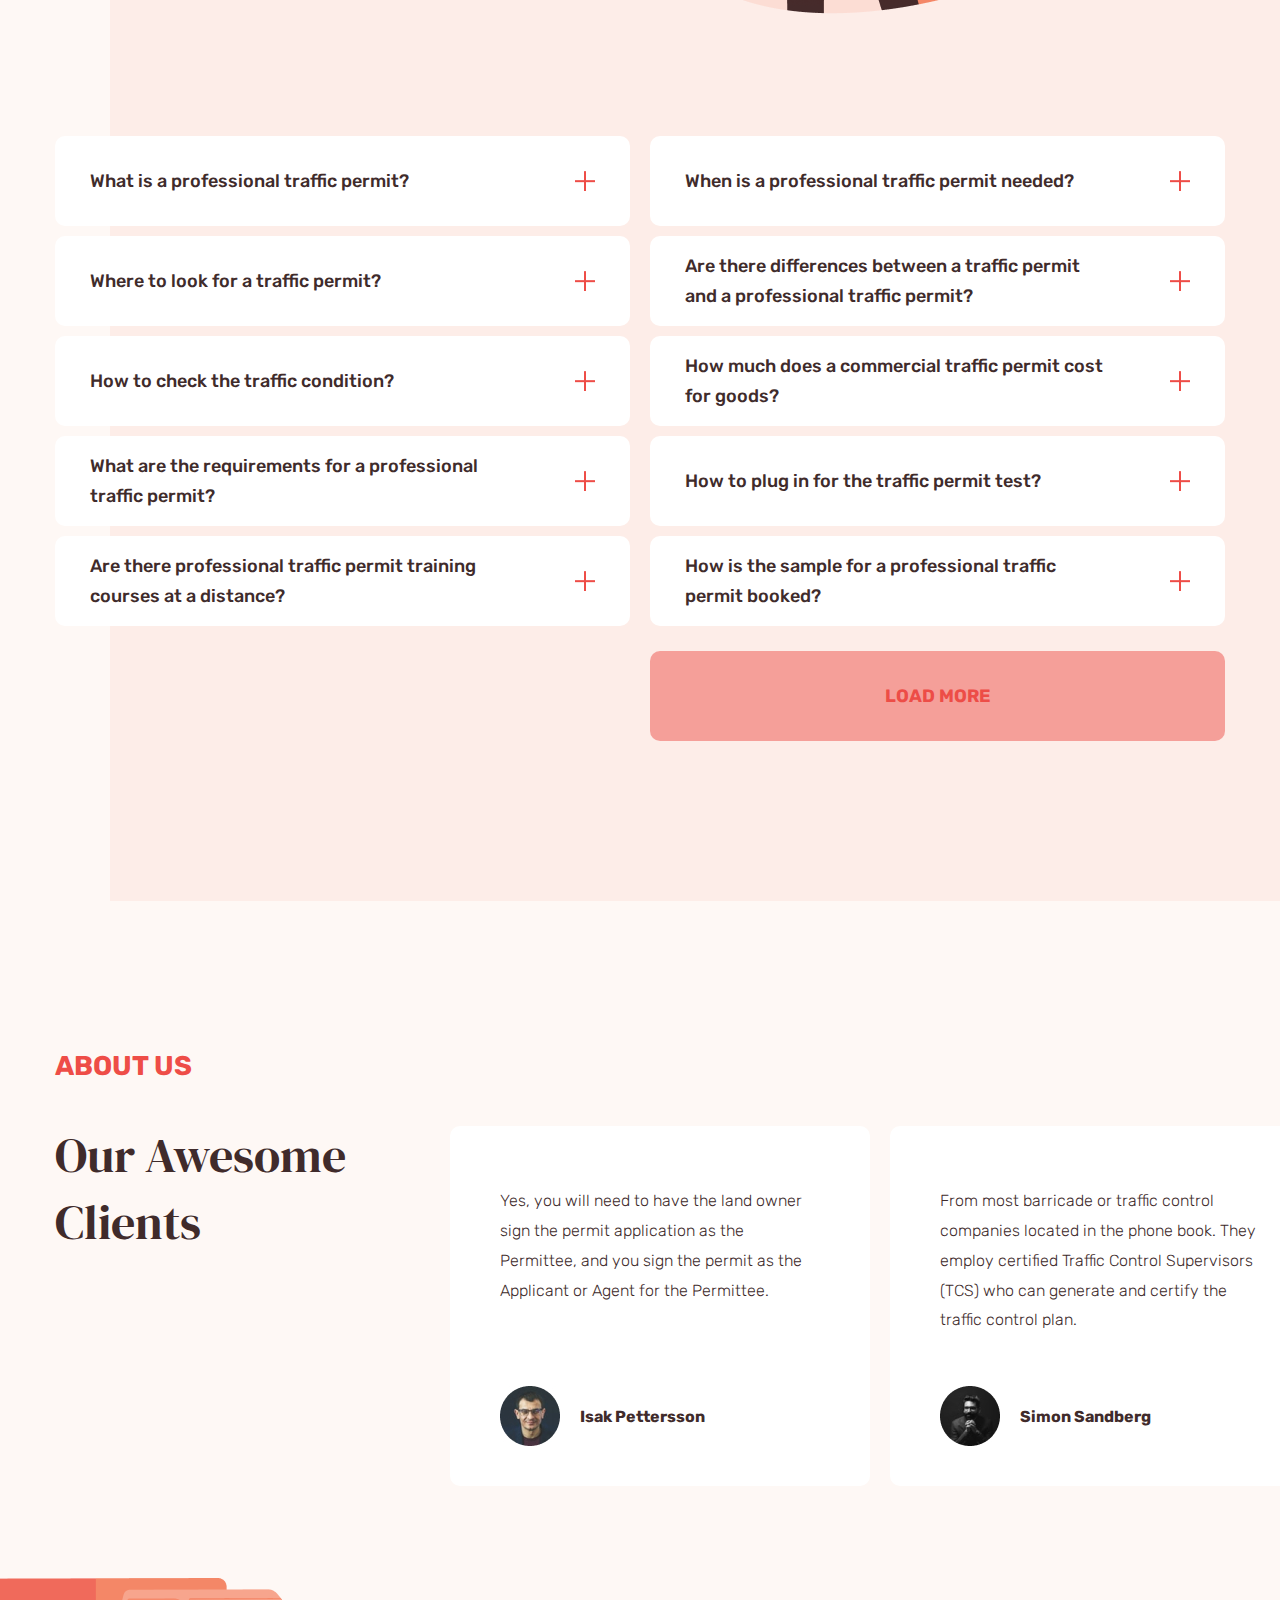
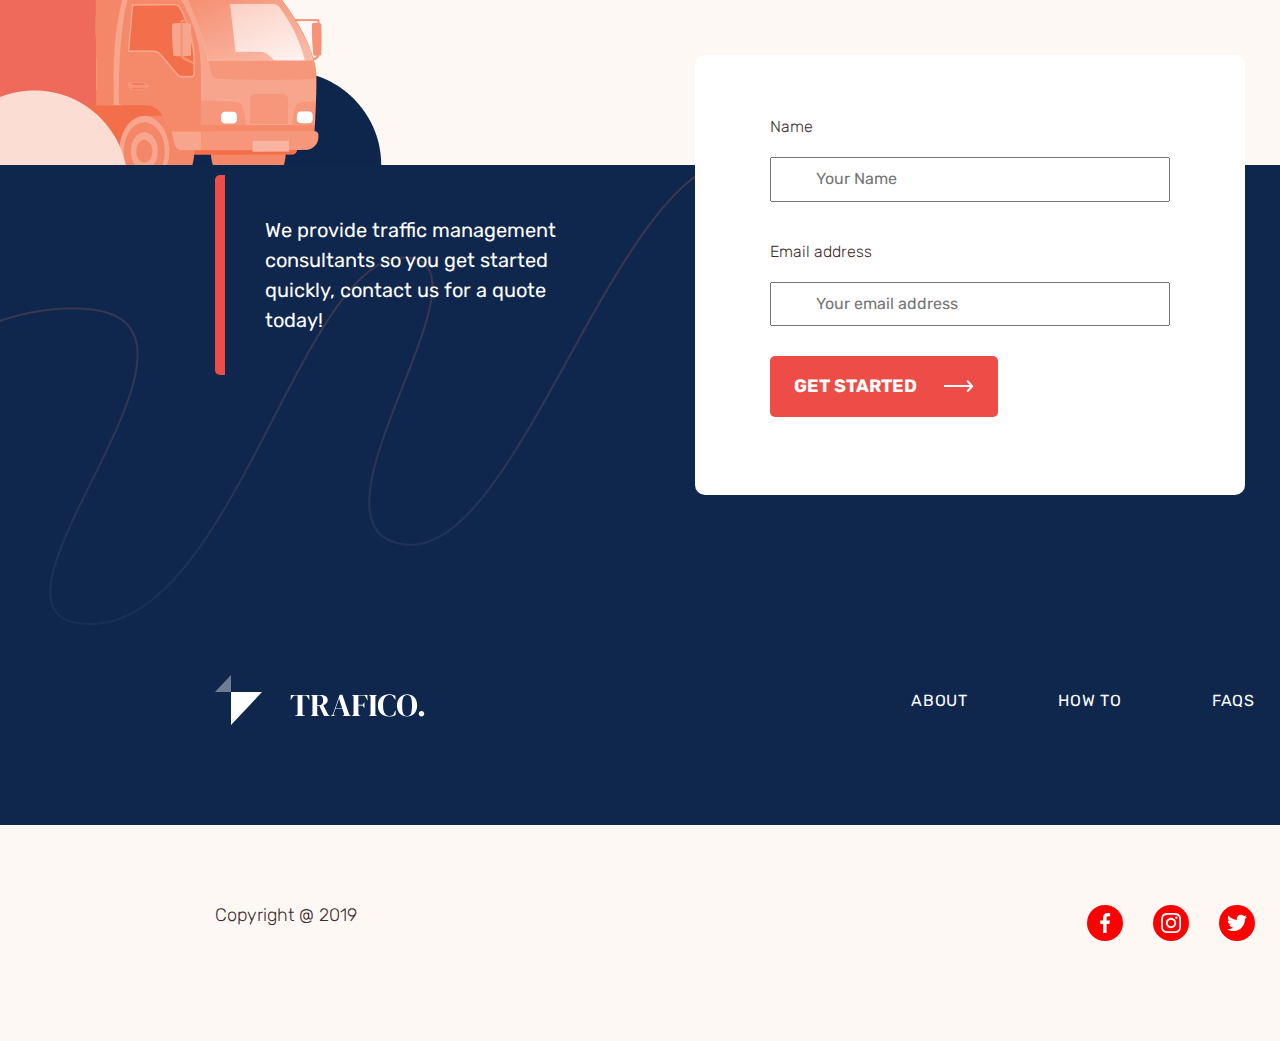
==== commit 6cf79717: "без правок ментора" ====
--- a/index.html
+++ b/index.html
@@ -57,11 +57,17 @@
                         it is a prerequisite for doing business traffic at all. 
                     </p>
 
-                    <p class="notify-paragraph" >
+                    <div class="notify-paragraph">
+
+                        <p class="notify-text" >
                         How do you do when you need to obtain a commercial traffic permit 
                         for freight transport to your business?
 
-                    </p>
+                        </p>
+
+
+                    </div>
+
 
                 </div>
              
@@ -261,12 +267,12 @@
 
                  <img src="./images/logo.svg" alt="логотип компании" class="logo">
 
-                <ul class="navigation-list">
+                <ul class="navigation-list ">
 
                     <li  class="navigation-item"> <a href="" class="navigation-link"> ABOUT </a> </li>
                     <li  class="navigation-item" > <a href="./howto.html" class="navigation-link"> HOW TO</a>  </li>
                     <li  class="navigation-item"> <a href="" class="navigation-link" > FAQS </a>  </li>
-                    <li  class="navigation-item"> <button class="btn"> CONTACT US </button> </li>
+                   
                 </ul>
                 
             </nav>
--- a/css/styles.css
+++ b/css/styles.css
@@ -171,18 +171,19 @@
 }
 
 .notify-paragraph {
-	font-weight: 500;
-	font-size: 24px;
-	line-height: 1.5;
-	color: #402b2b;
-	margin: 0px;
-
 	background: #ED4D4770;
-
 	padding: 30px 40px;
 	border-left: 10px solid #ed4d47;
 	border-bottom-left-radius: 10px;
 	border-top-left-radius: 10px;
+}
+
+.notify-text {
+	font-weight: 500;
+	font-size: 24px;
+	line-height: 1.5;
+	color: #402b2b;
+	margin: 0px;
 }
 
 .block-how-to-apply {
@@ -372,18 +373,21 @@
 
 .footer-container {
 	padding-top: 100px;
-	padding-bottom: 250px;
-}
+	padding-bottom: 100px;
+} 
 
 .form-container {
 	display: flex;
 	align-items: center;
+	margin-bottom: 180px;
 }
 
 .notice-container {
 	color: white;
 	
-	border-left: #ed4d47;
+	border-left: 10px solid #ed4d47;
+	border-radius: 5px;
+	
 	padding: 40px 0px 40px 40px;
 	margin-right: 100px;
 }
@@ -440,6 +444,25 @@
 	color: #402b2b;
 }
 
+.footer .navigation{
+	padding: 0px;
+	margin: 0px;
+}
+
+.footer .navigation-list {
+	padding-right: 130px;
+	padding-bottom: 10px;
+	padding-top: 10px;
+}
+
+.footer .navigation-item {
+	font-weight: normal;
+	font-style: normal;
+font-size: 16px;
+letter-spacing: 0.05em;
+
+}
+
 .footer-bottom {
 	display: flex;
 	padding-bottom: 100px;
@@ -449,7 +472,7 @@
 .social-list {
 	list-style: none;
 	margin: 0px;
-	padding: 0px;
+	padding: 0px 130px 0px 0px;
 	display: flex;
 	margin-left: auto;
 }
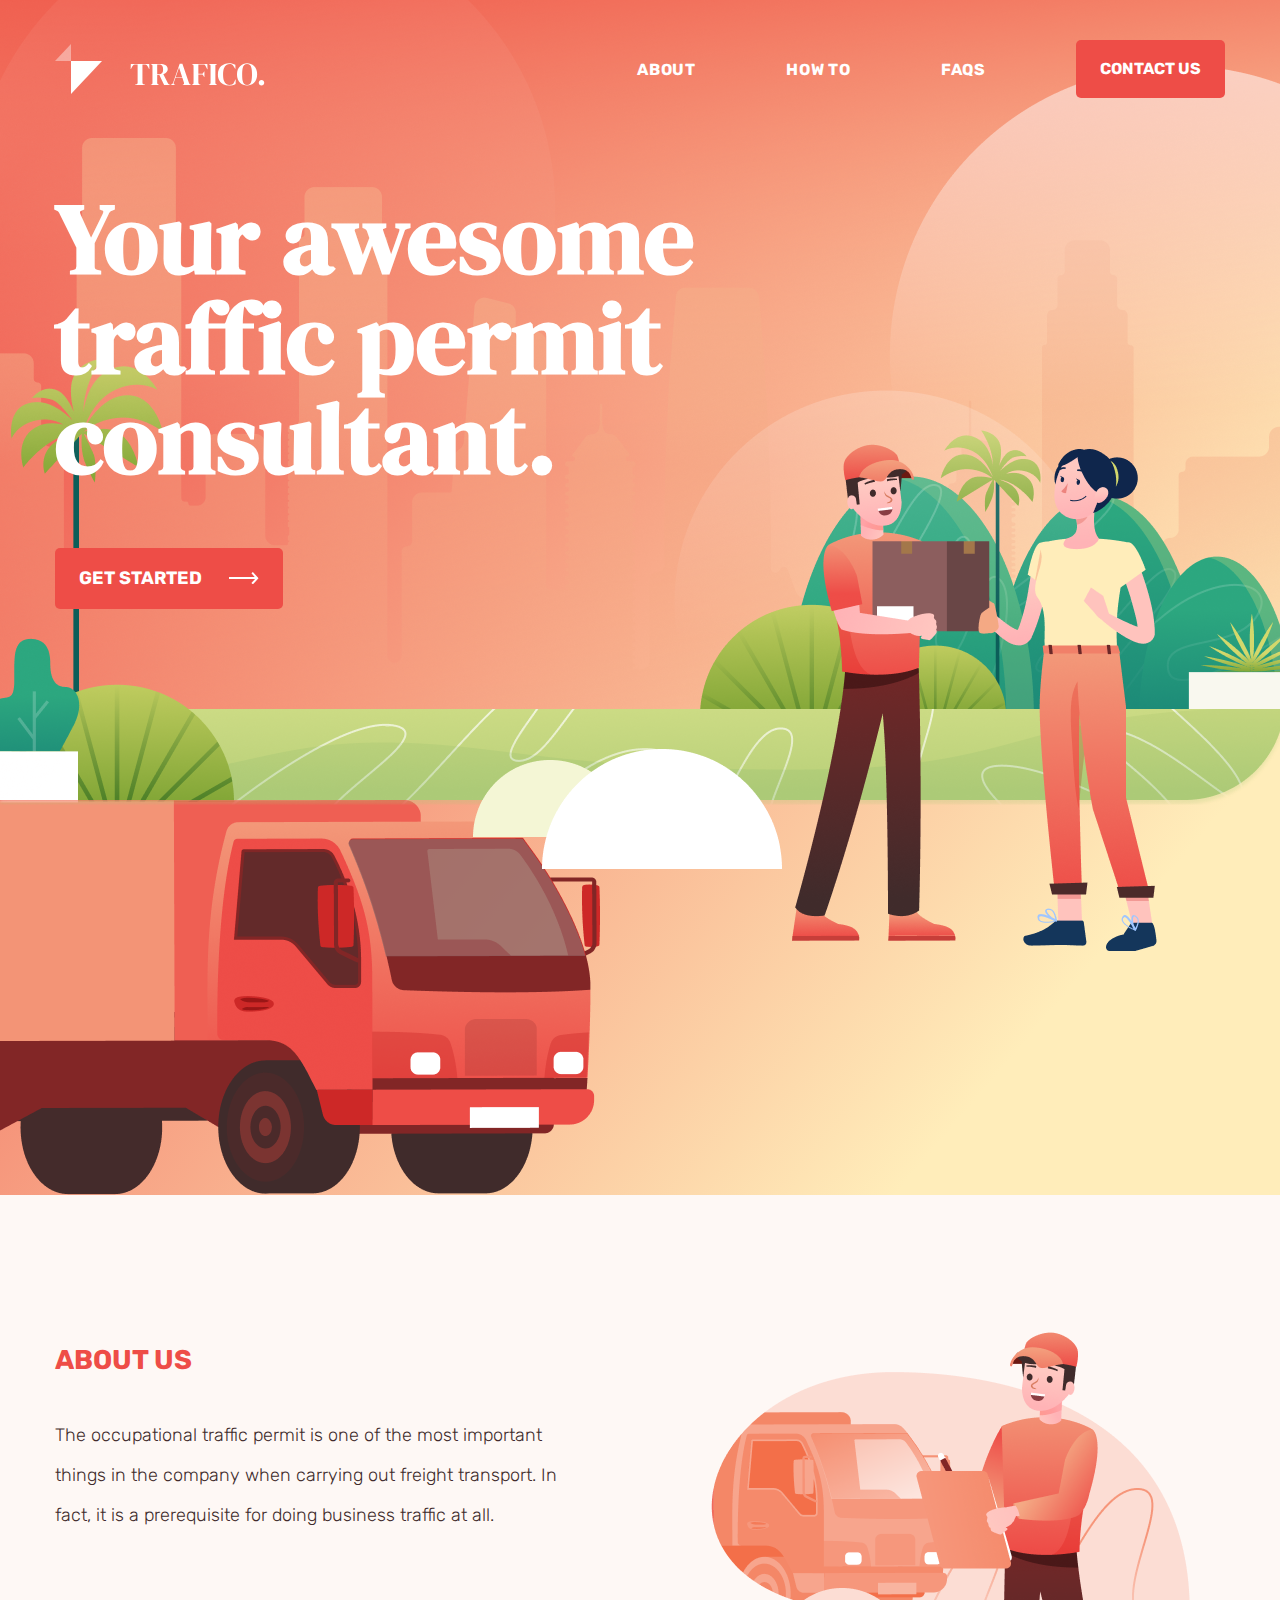
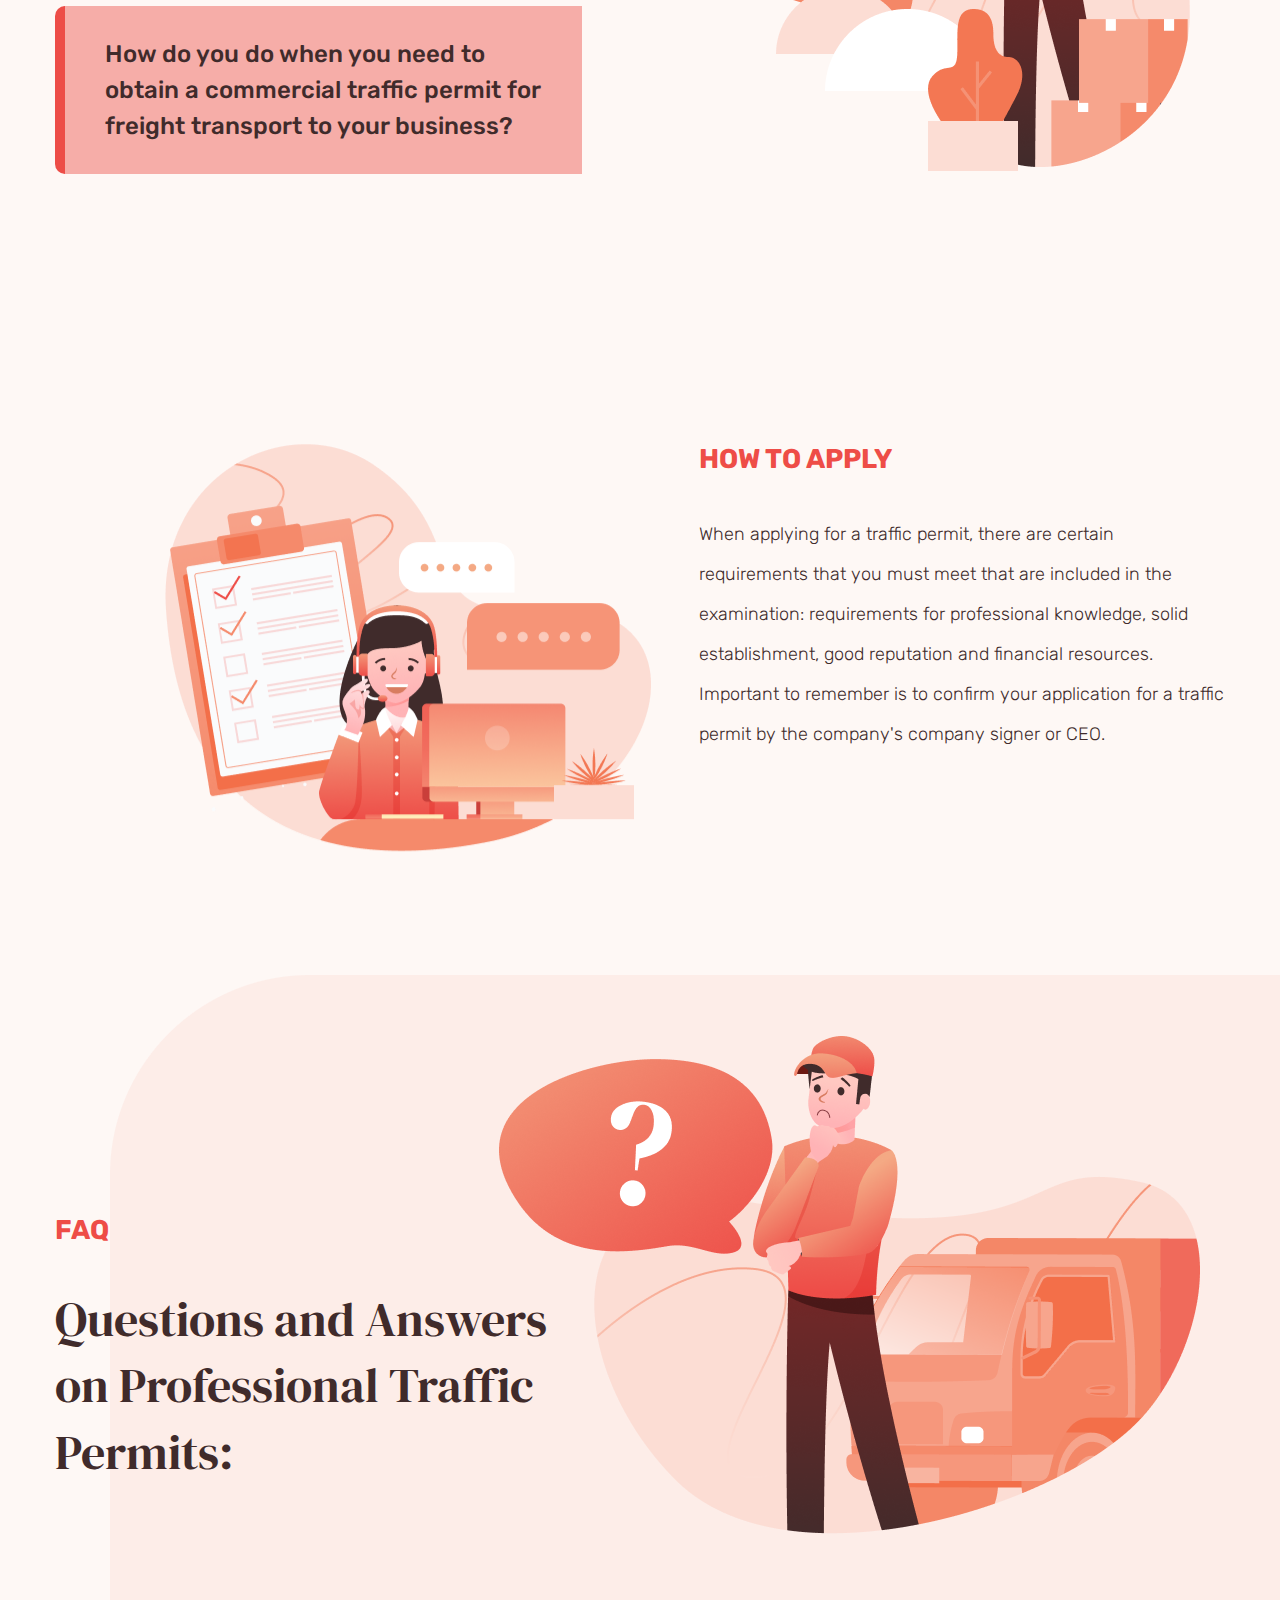
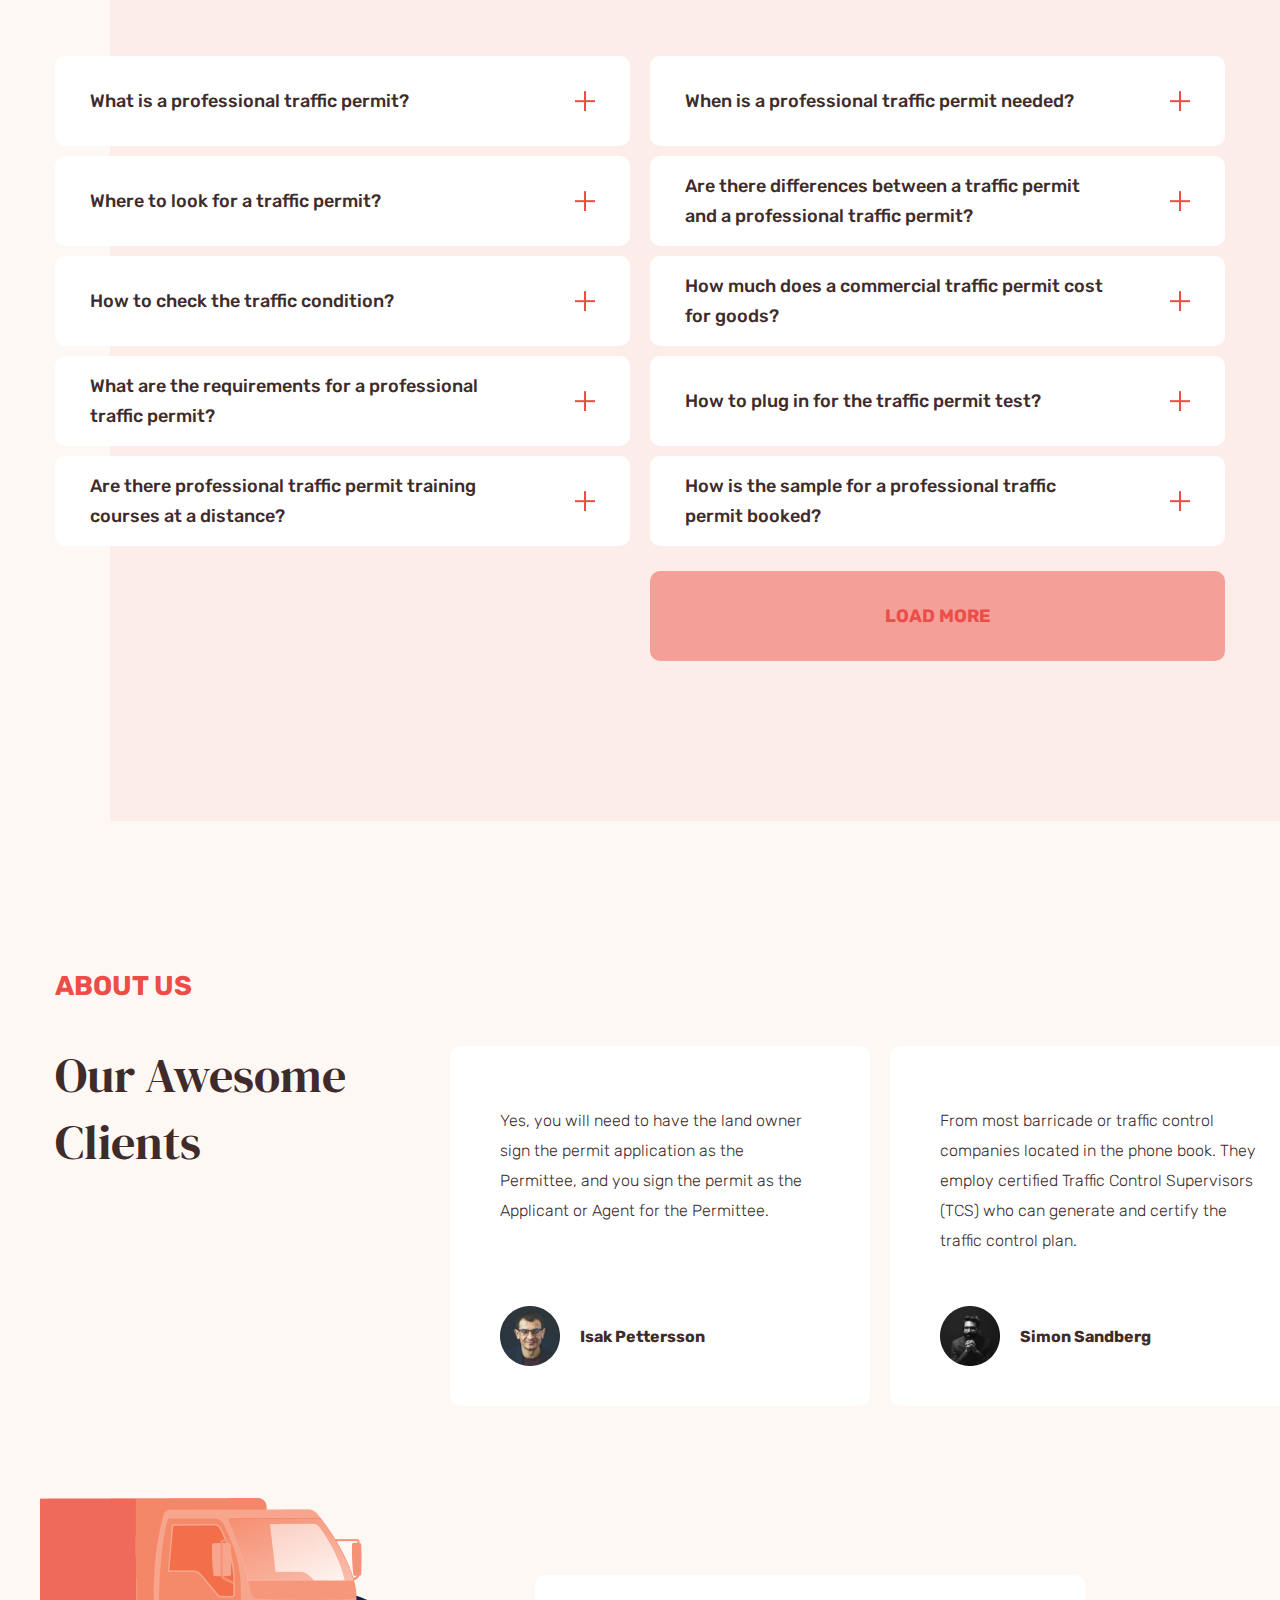
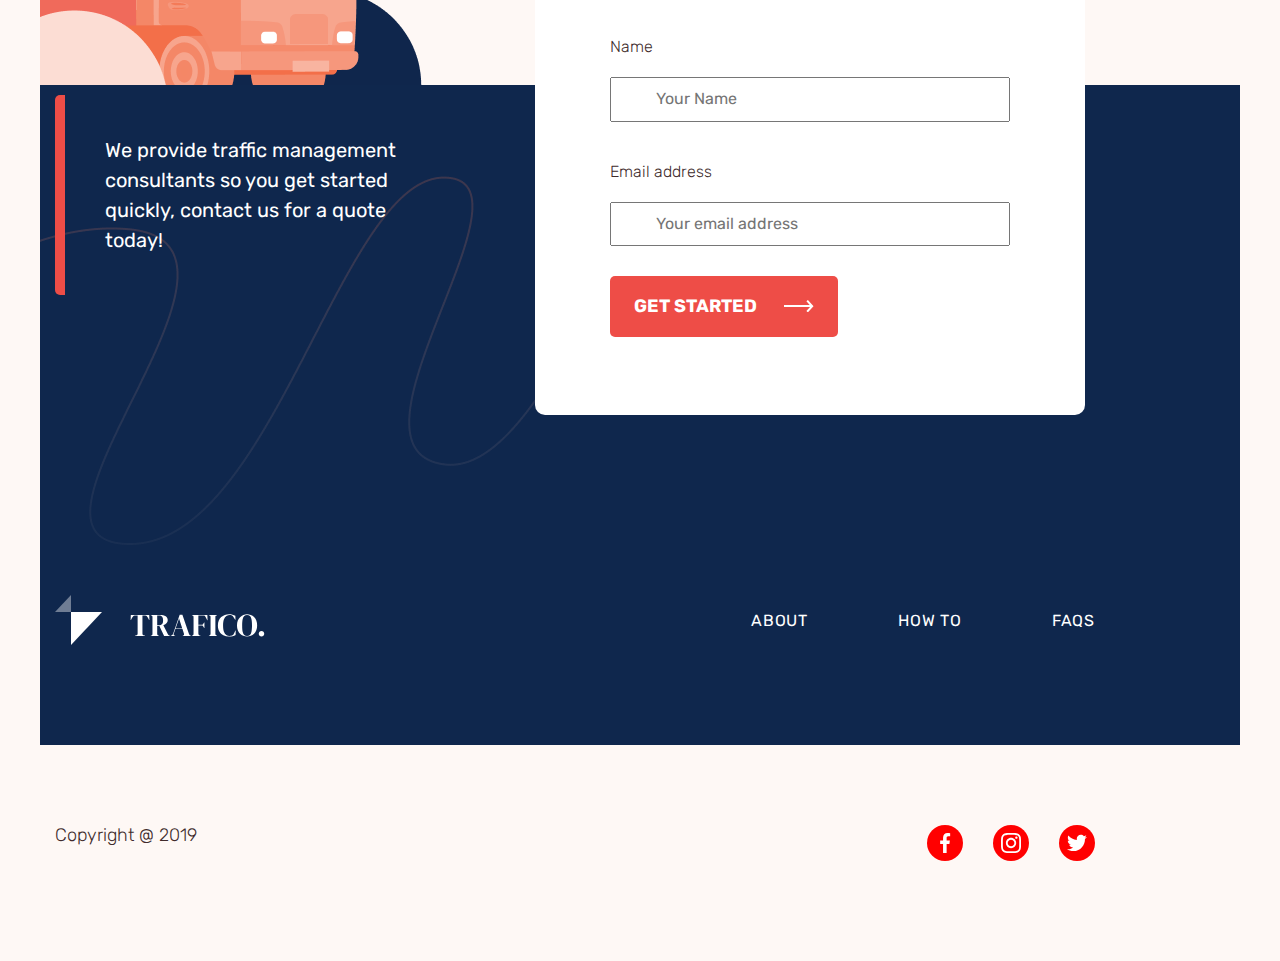
==== commit 4a83bf34: "почти финалка" ====
--- a/index.html
+++ b/index.html
@@ -21,7 +21,11 @@
             
             <nav class="navigation">
 
-                 <img src="./images/logo.svg" alt="логотип компании" class="logo">
+                <a href="./index.html"> 
+                    <img src="./images/logo.svg" alt="логотип компании" class="logo">
+                </a>
+
+                 
 
                 <ul class="navigation-list">
 
@@ -265,7 +269,9 @@
 
             <nav class="navigation">
 
-                 <img src="./images/logo.svg" alt="логотип компании" class="logo">
+                <a href="./index.html">
+                     <img src="./images/logo.svg" alt="логотип компании" class="logo">
+                </a>
 
                 <ul class="navigation-list ">
 
--- a/css/styles.css
+++ b/css/styles.css
@@ -17,17 +17,22 @@
 	height: auto;
 }
 
+a {
+	display: block;
+}
+
 :root {
 	--main-background: #fef8f5;
 	--header-title-and-bcg-item: white;
 	--accent-text: #ee4d47;
+	--main-color-text: #402b2b;
 }
 .page {
 	background: var(--main-background);
 
 	font-family: Rubik;
 	font-size: 18px;
-	color: #402b2b;
+	color: var(--main-color-text);
 	margin-left: auto;
 	margin-right: auto;
 }
@@ -38,9 +43,6 @@
 	padding-right: 15px;
 	margin-left: auto;
 	margin-right: auto;
-	padding-left: 15px;
-	padding-right: 15px;
-	
 }
 
 .header {
@@ -56,14 +58,12 @@
 	background-repeat: no-repeat, no-repeat, no-repeat;
 	background-position: 0 0, bottom left, 0 0;
 }
-
 .logo {
 	fill: white;
 	width: 212px;
 	height: 50px;
 	display: block;
 }
-
 .btn {
 	background: #ee4d47;
 	border-radius: 5px;
@@ -73,7 +73,6 @@
 	font-weight: bold;
 	cursor: pointer;
 }
-
 .arrow-icon {
 	display: inline-block;
 	width: 30px;
@@ -82,27 +81,22 @@
 	background-repeat: no-repeat;
 	margin-left: 23px;
 }
-
 .header-title {
 	font-family: DM Serif Display;
 	color: var(--header-title-and-bcg-item);
 	font-size: 100px;
 	line-height: 100%;
-
 	width: 741px;
 	height: 300px;
-
 	margin-bottom: 60px;
 	margin-top: 0px;
 }
-
 .navigation {
 	display: flex;
 	align-items: center;
 	padding-top: 40px;
 	margin-bottom: 90px;
 }
-
 .navigation-list {
 	list-style: none;
 	display: flex;
@@ -112,7 +106,6 @@
 	margin-bottom: 0;
 	padding-left: 0;
 }
-
 .navigation-item {
 	font-weight: bold;
 	font-size: 16px;
@@ -120,16 +113,13 @@
 	letter-spacing: 0.05em;
 	font-style: normal;
 }
-
 .navigation-item:not(:last-child) {
 	margin-right: 90px;
 }
-
 .navigation-link {
 	text-decoration: none;
 	color: #ffffff;
 }
-
 .block-about {
 	display: flex;
 	background-image: url(../images/image-1.png);
@@ -138,38 +128,27 @@
 	padding-top: 150px;
 	padding-bottom: 150px;
 }
-
 .content-container {
 	width: 45%;
 }
 
-.section {
-	max-width: 1600px;
-	margin-left: auto;
-	margin-right: auto;
-}
-
 .section:nth-child(3n) {
 	background-image: url(../images/bcg-faq.png);
 	background-repeat: no-repeat;
 	background-position: right 0;
 }
-
 .section-title {
 	margin: 0px;
 	color: var(--accent-text);
 	margin-bottom: 40px;
 }
-
 .section-text {
-	width: 470px;
 	font-weight: 300;
 	font-size: 18px;
 	line-height: 2.22;
 	margin-top: 0px;
 	margin-bottom: 70px;
 }
-
 .notify-paragraph {
 	background: #ED4D4770;
 	padding: 30px 40px;
@@ -177,7 +156,6 @@
 	border-bottom-left-radius: 10px;
 	border-top-left-radius: 10px;
 }
-
 .notify-text {
 	font-weight: 500;
 	font-size: 24px;
@@ -185,48 +163,38 @@
 	color: #402b2b;
 	margin: 0px;
 }
-
 .block-how-to-apply {
 	padding-top: 120px;
 	padding-bottom: 150px;
 	background-image: url(../images/image-2.png);
 	background-repeat: no-repeat;
 }
-
 .block-how-to-apply .content-container {
 	margin-left: auto;
 }
-
 .block-faq {
 	position: relative;
 	padding-top: 240px;
 	padding-bottom: 240px;
-
 	background-image: url(../images/delivery-man-why.png), url(../images/delivery-man.png);
-
 	background-repeat: no-repeat;
 	background-position: top 84px right 467px, top 61px right 40px;
 }
-
 .faq-text {
 	font-family: DM Serif Display;
 	font-size: 48px;
 	line-height: 1.39;
-	color: #402b2b;
 	margin-top: 0px;
 	margin-bottom: 170px;
 }
-
 .faq-list {
 	list-style: none;
-
 	display: flex;
 	flex-wrap: wrap;
 	align-items: flex-end;
 	margin: 0px 0px 25px 0px;
 	padding: 0px;
 }
-
 .faq-item {
 	position: relative;
 	align-items: flex-end;
@@ -235,22 +203,17 @@
 	width: calc((100% - 20px) / 2);
 	height: 90px;
 	padding: 15px 115px 15px 35px;
-
 	border-radius: 10px;
 	background-color: #fff;
-
 	display: flex;
 	align-items: center;
 }
-
 .faq-item:nth-child(2n) {
 	margin-right: 0px;
 }
-
 .faq-item:hover {
 	box-shadow: 0px 20px 40px rgba(238, 77, 71, 0.1);
 }
-
 .faq-question {
 	margin: 0px;
 	font-family: Rubik;
@@ -260,12 +223,10 @@
 	line-height: 30px;
 	color: #402b2b;
 }
-
 .faq-question-last {
 	font-weight: 700;
 	color: #ed4d47;
 }
-
 .icon-plus {
 	position: absolute;
 	z-index: 100;
@@ -275,7 +236,6 @@
 	height: 20px;
 	background-image: url(../images/icon-plus.svg);
 }
-
 .faq-button {
 	position: absolute;
 	bottom: 160px;
@@ -284,16 +244,13 @@
 	border-radius: 10px;
 	padding: 30px;
 	background: #ed4d477d;
-
 	width: 575px;
 	height: 90px;
-
 	font-weight: bold;
 	font-size: 18px;
 	line-height: 30px;
 	color: #ed4d47;
 }
-
 .faq-button::before {
 	content: "";
 	width: 20px;
@@ -302,13 +259,11 @@
 	background-repeat: no-repeat;
 	background-size: contain;
 }
-
 .block-about-us {
 	position: relative;
 	padding-bottom: 300px;
 	padding-top: 150px;
 }
-
 .about-us-text {
 	font-family: DM Serif Display;
 	font-size: 48px;
@@ -317,7 +272,6 @@
 	margin-top: 0px;
 	margin-bottom: 0px;
 }
-
 .about-us__list {
 	position: absolute;
 	right: -90px;
@@ -327,7 +281,6 @@
 	padding-left: 0px;
 	margin: 0px;
 }
-
 .about-us__item {
 	width: 420px;
 	height: 360px;
@@ -336,11 +289,9 @@
 	border-radius: 10px;
 	padding: 60px 50px 40px 50px;
 }
-
 .about-us__item:hover {
 	box-shadow: 0px 20px 40px rgba(238, 77, 71, 0.1);
 }
-
 .about-us__text {
 	font-weight: 300;
 	font-size: 16px;
@@ -349,49 +300,39 @@
 	margin-bottom: 30px;
 	height: 170px;
 }
-
 .about-us__content-container {
 	display: flex;
 }
-
 .about-us__name {
 	font-weight: bold;
 	font-size: 16px;
 	line-height: 1.87;
 	margin-left: 20px;
 }
-
 .footer {
-	width: 1600px;
 	margin-right: auto;
 	margin-left: auto;
+}
+.footer-container {
+	padding-top: 100px;
+	padding-bottom: 100px;
 	background-image: url(../images/footer-second-bg.png), url(../images/footer-main-bg.jpg),
 		url(../images/footer-bg-car.png);
 	background-repeat: no-repeat, no-repeat, no-repeat;
 	background-position: top 213px left 0px, left 0px top 210px, top 23px left 0px;
 }
-
-.footer-container {
-	padding-top: 100px;
-	padding-bottom: 100px;
-} 
-
 .form-container {
 	display: flex;
 	align-items: center;
 	margin-bottom: 180px;
 }
-
 .notice-container {
 	color: white;
-	
 	border-left: 10px solid #ed4d47;
 	border-radius: 5px;
-	
 	padding: 40px 0px 40px 40px;
 	margin-right: 100px;
 }
-
 .notice-text {
 	width: 330px;
 	margin: 0px;
@@ -400,7 +341,6 @@
 	font-weight: normal;
 	font-size: 20px;
 }
-
 .footer-form {
 	width: 550px;
 	height: 440px;
@@ -408,11 +348,9 @@
 	border-radius: 10px;
 	padding: 52px 75px;
 }
-
 .form-field {
 	display: flex;
 	flex-direction: column;
-
 	font-family: Rubik;
 	font-style: normal;
 	font-weight: 300;
@@ -420,55 +358,44 @@
 	line-height: 2.5;
 	color: #402b2b;
 }
-
 .form-field label {
 	margin-bottom: 10px;
 }
-
 .form-field input {
 	margin-bottom: 30px;
 	padding: 11px 40px;
 }
-
 .form-field input:focus {
 	border: 3px solid #ee4d47;
-
 	box-shadow: 0px 20px 40px rgba(238, 77, 71, 0.2);
 	border-radius: 5px;
 }
-
 .form-field input:not(:placeholder-shown) {
 	font-weight: bold;
 	font-size: 18px;
 	padding: 11px 40px;
 	color: #402b2b;
 }
-
-.footer .navigation{
+.footer .navigation {
 	padding: 0px;
 	margin: 0px;
 }
-
 .footer .navigation-list {
 	padding-right: 130px;
 	padding-bottom: 10px;
 	padding-top: 10px;
 }
-
 .footer .navigation-item {
 	font-weight: normal;
 	font-style: normal;
-font-size: 16px;
-letter-spacing: 0.05em;
-
-}
-
+	font-size: 16px;
+	letter-spacing: 0.05em;
+}
 .footer-bottom {
 	display: flex;
 	padding-bottom: 100px;
 	padding-top: 80px;
 }
-
 .social-list {
 	list-style: none;
 	margin: 0px;
@@ -476,11 +403,9 @@
 	display: flex;
 	margin-left: auto;
 }
-
 .social-item:not(:last-child) {
 	margin-right: 30px;
 }
-
 .social-links {
 	display: flex;
 	justify-content: center;
@@ -490,11 +415,9 @@
 	border-radius: 50%;
 	background-color: red;
 }
-
 .social-icon {
 	fill: white;
 }
-
 .copyright {
 	padding: 0px;
 	margin: 0px;
